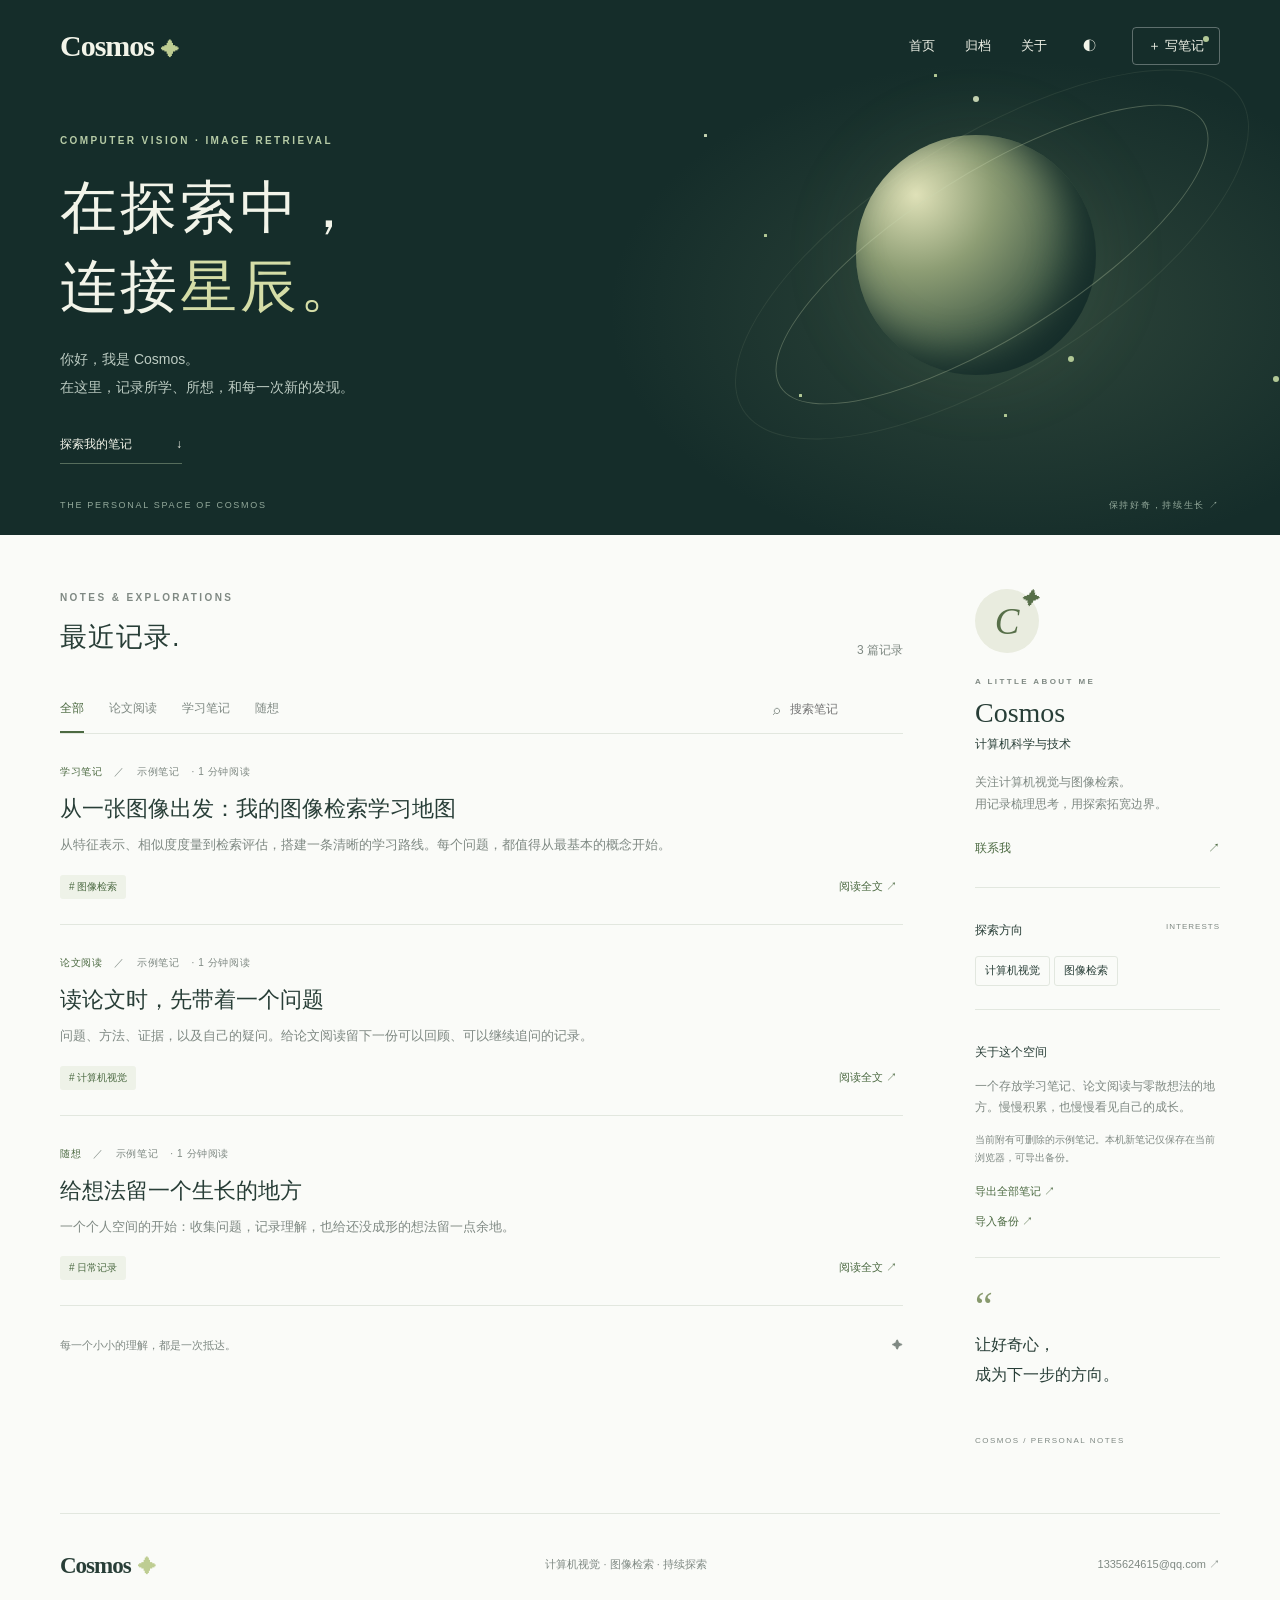
==== index.html @ 65444136 "Publish Cosmos personal blog source" ====
<!doctype html>
<html lang="zh-CN"><head><meta charset="UTF-8"><meta name="viewport" content="width=device-width,initial-scale=1"><meta name="description" content="Cosmos 的个人空间，记录计算机视觉、图像检索与学习思考。"><title>Cosmos · 在探索中，连接星辰</title><link rel="stylesheet" href="style.css"></head>
<body><a class="skip" href="#main">跳到正文</a><header class="hero"><nav class="nav wrap"><a class="brand" href="#">Cosmos<span>✦</span></a><div class="links"><a href="#main" data-view="all">首页</a><a href="#main" data-view="archive">归档</a><a href="#about">关于</a><button id="theme" aria-label="切换深浅主题">◐</button><button class="write" id="write">＋ 写笔记</button></div></nav><div class="sky" aria-hidden="true"><i></i><i></i><i></i><i></i><i></i><div class="orbit"></div><div class="planet"></div></div><div class="hero-copy wrap"><p class="eyebrow">COMPUTER VISION · IMAGE RETRIEVAL</p><h1>在探索中，<br>连接<span>星辰。</span></h1><p class="intro">你好，我是 Cosmos。<br>在这里，记录所学、所想，和每一次新的发现。</p><a class="explore" href="#main">探索我的笔记 <span>↓</span></a></div><div class="hero-bottom wrap"><span>THE PERSONAL SPACE OF COSMOS</span><span>保持好奇，持续生长 ↗</span></div></header>
<main class="wrap layout" id="main"><section class="content"><div class="section-top"><div><p class="eyebrow muted">NOTES & EXPLORATIONS</p><h2 id="list-title">最近记录<span class="dot">.</span></h2></div><span class="subtle" id="count"></span></div><div class="toolbar"><div class="tabs"><button class="active" data-filter="全部">全部</button><button data-filter="论文阅读">论文阅读</button><button data-filter="学习笔记">学习笔记</button><button data-filter="随想">随想</button></div><label class="search"><span aria-hidden="true">⌕</span><input id="search" type="search" placeholder="搜索笔记" aria-label="搜索笔记"></label></div><div id="posts"></div><p class="list-end">每一个小小的理解，都是一次抵达。<span>✦</span></p></section>
<aside id="about"><section class="profile"><div class="avatar" aria-hidden="true">C<span>✦</span></div><p class="eyebrow muted">A LITTLE ABOUT ME</p><h2>Cosmos</h2><p class="major">计算机科学与技术</p><p>关注计算机视觉与图像检索。<br>用记录梳理思考，用探索拓宽边界。</p><a class="contact" href="mailto:1335624615@qq.com">联系我 <span>↗</span></a></section><section class="side-block"><h3>探索方向 <span>INTERESTS</span></h3><button class="tag" data-query="计算机视觉">计算机视觉</button><button class="tag" data-query="图像检索">图像检索</button></section><section class="side-block"><h3>关于这个空间</h3><p>一个存放学习笔记、论文阅读与零散想法的地方。慢慢积累，也慢慢看见自己的成长。</p><p class="tiny">当前附有可删除的示例笔记。本机新笔记仅保存在当前浏览器，可导出备份。</p><button class="text-button" id="export">导出全部笔记 ↗</button><label class="text-button import-label">导入备份 ↗<input id="import" type="file" accept="application/json" hidden></label></section><div class="quote">“<p>让好奇心，<br>成为下一步的方向。</p><span>COSMOS / PERSONAL NOTES</span></div></aside></main>
<footer class="wrap"><a class="brand" href="#">Cosmos<span>✦</span></a><p>计算机视觉 · 图像检索 · 持续探索</p><a href="mailto:1335624615@qq.com">1335624615@qq.com ↗</a></footer>
<dialog id="reader"><button class="close" aria-label="关闭阅读">×</button><p class="eyebrow muted" id="read-meta"></p><h2 id="read-title"></h2><div id="read-body"></div><button id="delete-note" class="text-button">删除这篇笔记</button></dialog>
<dialog id="editor"><button class="close" aria-label="关闭编辑">×</button><p class="eyebrow muted">A NEW THOUGHT</p><h2>写下新的发现<span class="dot">.</span></h2><p class="subtle">保存在当前浏览器，不会自动发布到网站。</p><form id="note-form"><label>标题<input name="title" required maxlength="150" placeholder="这次，你发现了什么？"></label><label>分类<select name="category"><option>学习笔记</option><option>论文阅读</option><option>随想</option></select></label><label>正文<textarea name="body" required rows="9" placeholder="从一个问题、一个灵感开始……"></textarea></label><button class="primary" type="submit">保存到本机 ↗</button><span id="draft-status" class="tiny"></span></form></dialog><div id="toast" role="status"></div><script src="app.js"></script></body></html>
---- style.css ----
:root{--bg:#fafbf8;--paper:#fff;--text:#283e37;--muted:#7f8983;--line:#e2e7df;--green:#4c6a42;--soft:#eef2e8}*{box-sizing:border-box}html{scroll-behavior:smooth;scroll-padding-top:24px}body{margin:0;background:var(--bg);color:var(--text);font-family:Arial,"Microsoft YaHei",sans-serif;font-size:14px;line-height:1.8}a{color:inherit;text-decoration:none}button,input,textarea,select{font:inherit;color:inherit}button{cursor:pointer}a,button,input,textarea,select{outline-offset:5px}button{border:0;background:none}button:hover,a:hover{opacity:.78}.wrap{width:min(1160px,calc(100% - 88px));margin:auto}.hero{height:535px;background:#152d2a;color:#f2f4e9;position:relative;overflow:hidden}.nav{height:92px;position:relative;z-index:2;display:flex;align-items:center;justify-content:space-between}.brand{font-family:Georgia,serif;font-size:30px;font-weight:bold;letter-spacing:-1px}.brand span{font-size:18px;margin-left:7px;color:#becd92}.links{display:flex;align-items:center;gap:30px;font-size:13px}.links .write{border:1px solid #ffffff50;padding:6px 15px;border-radius:4px}.hero-copy{position:relative;z-index:1;padding-top:30px;pointer-events:none}.hero-copy a{pointer-events:auto}.eyebrow{font-size:10px;letter-spacing:2.4px;font-weight:600}.hero-copy>.eyebrow{color:#b6cba6}.hero h1{font-family:Georgia,"Microsoft YaHei",serif;font-size:57px;line-height:1.38;font-weight:500;letter-spacing:3px;margin:19px 0}.hero h1 span{color:#d5dda7}.intro{color:#bdccc3;font-size:14px;line-height:2}.explore{display:inline-flex;gap:44px;border-bottom:1px solid #a9bf9b70;padding:7px 0;margin-top:12px;font-size:12px}.hero-bottom{position:absolute;bottom:22px;left:0;right:0;display:flex;justify-content:space-between;color:#93a99b;font-size:9px;letter-spacing:1.7px}.sky{position:absolute;right:0;top:0;width:60%;height:100%;background:radial-gradient(ellipse at 65% 58%,#60765a55,transparent 57%)}.planet{position:absolute;width:240px;height:240px;right:24%;top:135px;border-radius:50%;background:radial-gradient(circle at 25% 25%,#dfe1b8,#8d9d74 30%,#425b47 63%,#1a302d 85%);box-shadow:inset -20px -15px 40px #152d2a,0 0 90px #afc28815}.orbit{position:absolute;width:500px;height:165px;border:1px solid #cbd7b04d;border-radius:50%;right:5%;top:172px;transform:rotate(-32deg);z-index:1}.orbit:after{content:"";position:absolute;inset:-36px -45px;border:1px solid #cbd7b017;border-radius:50%}.sky i{position:absolute;width:3px;height:3px;background:#c3d2b1;border-radius:50%;top:25%;left:25%;box-shadow:95px 260px #b2c896,230px -60px #b2c896,375px 160px #b2c896,60px 100px #b2c896,300px 280px #b2c896}.sky i:nth-child(2){left:60%;top:18%;width:6px;height:6px}.layout{display:grid;grid-template-columns:minmax(0,1fr) 245px;gap:72px;padding-top:54px;padding-bottom:60px}.section-top{display:flex;justify-content:space-between;align-items:end;margin-bottom:24px}.section-top p{margin:0 0 6px}.section-top h2{font-size:27px;letter-spacing:1px;margin:0;font-weight:500}.dot{color:#8d9e64;padding-left:5px}.muted,.subtle{color:var(--muted)}.subtle{font-size:12px}.toolbar{border-bottom:1px solid var(--line);display:flex;gap:20px;justify-content:space-between;align-items:center}.tabs{display:flex;gap:25px}.tabs button{font-size:12px;padding:12px 0;white-space:nowrap;color:var(--muted);border-bottom:2px solid transparent}.tabs .active{color:var(--green);border-color:var(--green)}.search{display:flex;align-items:center;gap:8px;color:var(--muted)}.search input{border:0;background:none;width:115px;font-size:12px;min-width:0}.post{padding:29px 0 25px;border-bottom:1px solid var(--line)}.post-meta{display:flex;gap:12px;align-items:center;font-size:10px;letter-spacing:.6px;color:var(--muted)}.post-meta .kind{color:var(--green)}.post h3{font-size:22px;font-weight:500;margin:11px 0 8px;line-height:1.5}.post-title{padding:0;text-align:left}.post p{font-size:13px;color:var(--muted);margin:0 0 17px;line-height:1.9}.post-bottom{display:flex;justify-content:space-between;align-items:center;font-size:10px;color:var(--muted)}.post-bottom .read{color:var(--green);font-size:11px}.chip{padding:3px 9px;background:var(--soft);color:var(--green);border-radius:3px}.list-end{font-size:11px;color:var(--muted);margin-top:30px;display:flex;justify-content:space-between}.profile{border-bottom:1px solid var(--line);padding-bottom:27px}.avatar{width:64px;height:64px;background:#e9ecdf;color:#576f49;border-radius:50%;display:flex;align-items:center;justify-content:center;font:italic 37px Georgia;position:relative;margin:0 0 22px}.avatar span{position:absolute;font-size:18px;right:0;top:0}.profile h2{font:28px Georgia;margin:5px 0}.profile .eyebrow{font-size:8px;margin-bottom:8px}.profile p,.side-block p{font-size:12px;color:var(--muted)}.profile .major{color:var(--text);margin:3px 0 16px}.contact{display:flex;justify-content:space-between;font-size:12px;color:var(--green);margin-top:23px}.side-block{padding:20px 0;border-bottom:1px solid var(--line)}.side-block h3{font-size:12px;font-weight:500}.side-block h3 span{float:right;font-size:8px;color:var(--muted);letter-spacing:1px}.tag{border:1px solid var(--line);border-radius:3px;padding:4px 9px;font-size:11px;margin:3px 4px 3px 0}.tiny{font-size:10px!important;color:var(--muted)}.text-button{font-size:11px;padding:5px 0;color:var(--green)}.import-label{display:block;cursor:pointer}.quote{font:40px Georgia;color:#87996d;padding-top:25px}.quote p{font:16px/1.9 "Microsoft YaHei",sans-serif;margin:0 0 16px;color:var(--text)}.quote span{font:8px Arial;letter-spacing:1.5px;color:var(--muted)}footer{display:flex;align-items:center;justify-content:space-between;padding:30px 0;border-top:1px solid var(--line);color:var(--muted);font-size:11px}footer .brand{font-size:23px;color:var(--text)}dialog{border:1px solid var(--line);border-radius:10px;background:var(--paper);color:var(--text);padding:38px;width:min(720px,calc(100% - 32px));max-height:88vh;box-shadow:0 30px 100px #0003}dialog::backdrop{background:#0d221db0;backdrop-filter:blur(4px)}dialog h2{font-size:26px;line-height:1.5;margin:10px 0 20px}.close{position:absolute;right:12px;top:8px;font-size:26px;color:var(--muted)}#read-body{white-space:pre-wrap;overflow-wrap:anywhere;font-size:15px;line-height:2;margin-bottom:30px}form label{display:block;margin:16px 0;font-size:12px}form input,form textarea,form select{display:block;width:100%;padding:10px 12px;background:var(--bg);border:1px solid var(--line);border-radius:4px;margin-top:6px}textarea{resize:vertical}.primary{background:var(--green);color:white;border-radius:4px;padding:10px 20px}#draft-status{margin-left:10px}.empty{text-align:center;padding:65px 15px;color:var(--muted)}#toast{position:fixed;bottom:25px;left:50%;transform:translateX(-50%);background:var(--text);color:var(--bg);padding:9px 22px;border-radius:6px;z-index:10;display:none}.skip{position:fixed;top:-100px}.skip:focus{top:0;background:white;z-index:50;color:black}body.dark{--bg:#17221f;--paper:#202c27;--text:#e0e7dc;--muted:#9daa9f;--line:#354137;--green:#b4c69c;--soft:#293a2d}body.dark .primary{color:#17221f}@media(max-width:850px){.wrap{width:calc(100% - 44px)}.layout{gap:30px;grid-template-columns:minmax(0,1fr) 210px}.tabs{gap:14px}.toolbar{flex-wrap:wrap;gap:0}.search{padding:8px 0}.hero h1{font-size:47px}.planet{width:180px;height:180px;right:15%;top:185px}.orbit{right:-35%;top:195px}.sky{opacity:.65}.hero-copy{padding-top:30px}}@media(max-width:620px){.hero{height:520px}.nav{height:78px}.brand{font-size:25px}.links{gap:16px}.links>a{font-size:12px}.links .write{font-size:0;padding:2px 7px}.links .write:after{content:"＋";font-size:18px}.hero h1{font-size:43px}.hero .eyebrow{font-size:8px;letter-spacing:1.5px}.sky{width:80%;right:-35%;opacity:.48}.hero-copy{padding-top:36px}.hero-bottom span:last-child{display:none}.layout{display:block;padding-top:35px}.toolbar{gap:5px}.tabs{gap:22px}.search{width:100%;border-top:1px solid var(--line)}.search input{width:100%;padding:4px 0}.post h3{font-size:20px}aside{margin-top:45px;display:grid;grid-template-columns:1fr;gap:0}.profile{padding-top:25px;border-top:1px solid var(--line)}footer{flex-wrap:wrap;gap:10px}footer p{display:none}dialog{padding:28px 22px}.section-top h2{font-size:25px}}@media(prefers-reduced-motion:reduce){html{scroll-behavior:auto}}
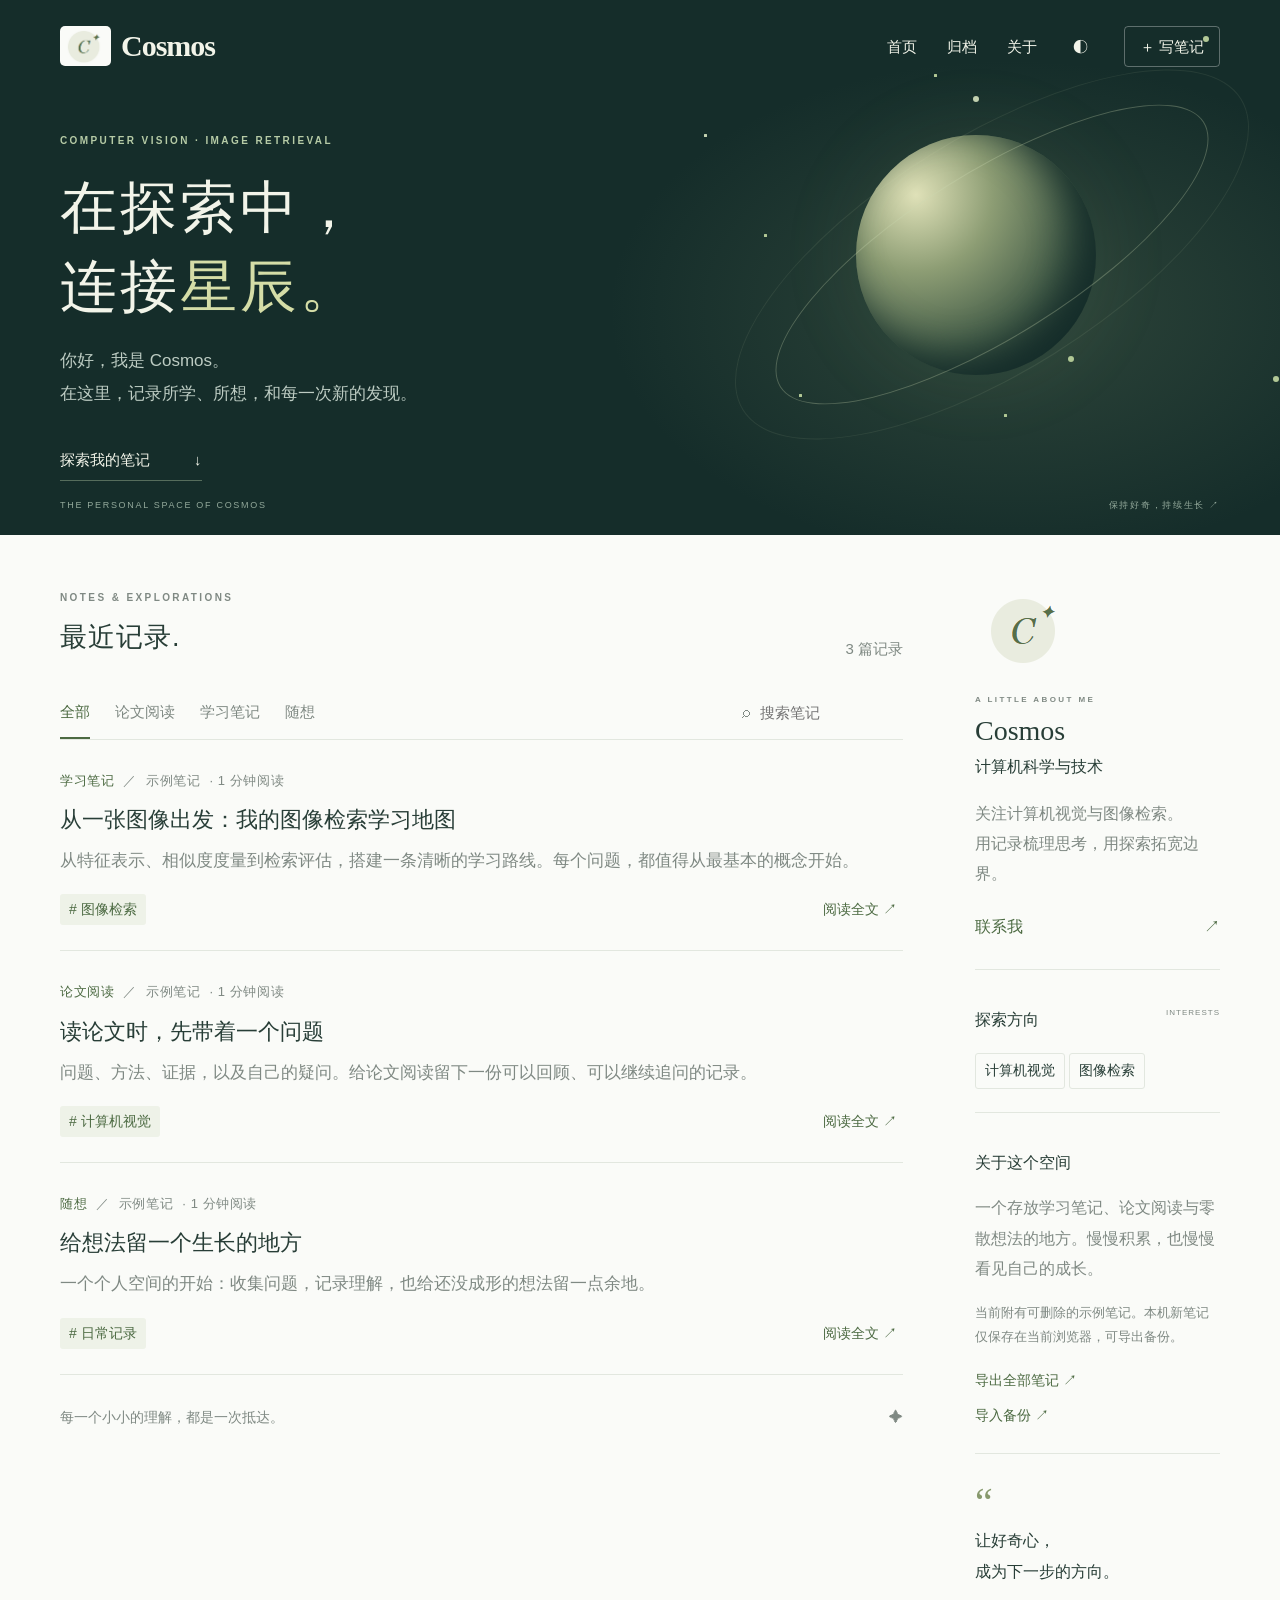
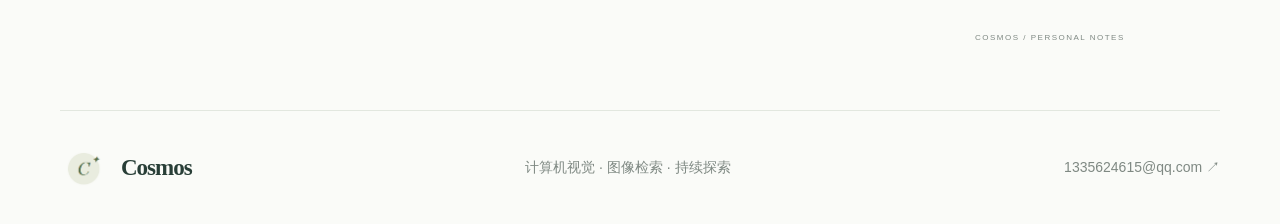
==== commit 5386da7b: "Improve body text readability and use supplied Cosmos logo" ====
--- a/index.html
+++ b/index.html
@@ -1,8 +1,8 @@
 <!doctype html>
-<html lang="zh-CN"><head><meta charset="UTF-8"><meta name="viewport" content="width=device-width,initial-scale=1"><meta name="description" content="Cosmos 的个人空间，记录计算机视觉、图像检索与学习思考。"><title>Cosmos · 在探索中，连接星辰</title><link rel="stylesheet" href="style.css"></head>
-<body><a class="skip" href="#main">跳到正文</a><header class="hero"><nav class="nav wrap"><a class="brand" href="#">Cosmos<span>✦</span></a><div class="links"><a href="#main" data-view="all">首页</a><a href="#main" data-view="archive">归档</a><a href="#about">关于</a><button id="theme" aria-label="切换深浅主题">◐</button><button class="write" id="write">＋ 写笔记</button></div></nav><div class="sky" aria-hidden="true"><i></i><i></i><i></i><i></i><i></i><div class="orbit"></div><div class="planet"></div></div><div class="hero-copy wrap"><p class="eyebrow">COMPUTER VISION · IMAGE RETRIEVAL</p><h1>在探索中，<br>连接<span>星辰。</span></h1><p class="intro">你好，我是 Cosmos。<br>在这里，记录所学、所想，和每一次新的发现。</p><a class="explore" href="#main">探索我的笔记 <span>↓</span></a></div><div class="hero-bottom wrap"><span>THE PERSONAL SPACE OF COSMOS</span><span>保持好奇，持续生长 ↗</span></div></header>
+<html lang="zh-CN"><head><meta charset="UTF-8"><meta name="viewport" content="width=device-width,initial-scale=1"><meta name="description" content="Cosmos 的个人空间，记录计算机视觉、图像检索与学习思考。"><title>Cosmos · 在探索中，连接星辰</title><link rel="stylesheet" href="style.css?v=20261012-readable"></head>
+<body><a class="skip" href="#main">跳到正文</a><header class="hero"><nav class="nav wrap"><a class="brand" href="#"><img class="brand-logo" src="assets/cosmos-logo.png" alt="Cosmos Logo" width="103" height="81">Cosmos</a><div class="links"><a href="#main" data-view="all">首页</a><a href="#main" data-view="archive">归档</a><a href="#about">关于</a><button id="theme" aria-label="切换深浅主题">◐</button><button class="write" id="write">＋ 写笔记</button></div></nav><div class="sky" aria-hidden="true"><i></i><i></i><i></i><i></i><i></i><div class="orbit"></div><div class="planet"></div></div><div class="hero-copy wrap"><p class="eyebrow">COMPUTER VISION · IMAGE RETRIEVAL</p><h1>在探索中，<br>连接<span>星辰。</span></h1><p class="intro">你好，我是 Cosmos。<br>在这里，记录所学、所想，和每一次新的发现。</p><a class="explore" href="#main">探索我的笔记 <span>↓</span></a></div><div class="hero-bottom wrap"><span>THE PERSONAL SPACE OF COSMOS</span><span>保持好奇，持续生长 ↗</span></div></header>
 <main class="wrap layout" id="main"><section class="content"><div class="section-top"><div><p class="eyebrow muted">NOTES & EXPLORATIONS</p><h2 id="list-title">最近记录<span class="dot">.</span></h2></div><span class="subtle" id="count"></span></div><div class="toolbar"><div class="tabs"><button class="active" data-filter="全部">全部</button><button data-filter="论文阅读">论文阅读</button><button data-filter="学习笔记">学习笔记</button><button data-filter="随想">随想</button></div><label class="search"><span aria-hidden="true">⌕</span><input id="search" type="search" placeholder="搜索笔记" aria-label="搜索笔记"></label></div><div id="posts"></div><p class="list-end">每一个小小的理解，都是一次抵达。<span>✦</span></p></section>
-<aside id="about"><section class="profile"><div class="avatar" aria-hidden="true">C<span>✦</span></div><p class="eyebrow muted">A LITTLE ABOUT ME</p><h2>Cosmos</h2><p class="major">计算机科学与技术</p><p>关注计算机视觉与图像检索。<br>用记录梳理思考，用探索拓宽边界。</p><a class="contact" href="mailto:1335624615@qq.com">联系我 <span>↗</span></a></section><section class="side-block"><h3>探索方向 <span>INTERESTS</span></h3><button class="tag" data-query="计算机视觉">计算机视觉</button><button class="tag" data-query="图像检索">图像检索</button></section><section class="side-block"><h3>关于这个空间</h3><p>一个存放学习笔记、论文阅读与零散想法的地方。慢慢积累，也慢慢看见自己的成长。</p><p class="tiny">当前附有可删除的示例笔记。本机新笔记仅保存在当前浏览器，可导出备份。</p><button class="text-button" id="export">导出全部笔记 ↗</button><label class="text-button import-label">导入备份 ↗<input id="import" type="file" accept="application/json" hidden></label></section><div class="quote">“<p>让好奇心，<br>成为下一步的方向。</p><span>COSMOS / PERSONAL NOTES</span></div></aside></main>
-<footer class="wrap"><a class="brand" href="#">Cosmos<span>✦</span></a><p>计算机视觉 · 图像检索 · 持续探索</p><a href="mailto:1335624615@qq.com">1335624615@qq.com ↗</a></footer>
+<aside id="about"><section class="profile"><img class="profile-logo" src="assets/cosmos-logo.png" alt="Cosmos Logo" width="103" height="81"><p class="eyebrow muted">A LITTLE ABOUT ME</p><h2>Cosmos</h2><p class="major">计算机科学与技术</p><p>关注计算机视觉与图像检索。<br>用记录梳理思考，用探索拓宽边界。</p><a class="contact" href="mailto:1335624615@qq.com">联系我 <span>↗</span></a></section><section class="side-block"><h3>探索方向 <span>INTERESTS</span></h3><button class="tag" data-query="计算机视觉">计算机视觉</button><button class="tag" data-query="图像检索">图像检索</button></section><section class="side-block"><h3>关于这个空间</h3><p>一个存放学习笔记、论文阅读与零散想法的地方。慢慢积累，也慢慢看见自己的成长。</p><p class="tiny">当前附有可删除的示例笔记。本机新笔记仅保存在当前浏览器，可导出备份。</p><button class="text-button" id="export">导出全部笔记 ↗</button><label class="text-button import-label">导入备份 ↗<input id="import" type="file" accept="application/json" hidden></label></section><div class="quote">“<p>让好奇心，<br>成为下一步的方向。</p><span>COSMOS / PERSONAL NOTES</span></div></aside></main>
+<footer class="wrap"><a class="brand" href="#"><img class="brand-logo" src="assets/cosmos-logo.png" alt="Cosmos Logo" width="103" height="81">Cosmos</a><p>计算机视觉 · 图像检索 · 持续探索</p><a href="mailto:1335624615@qq.com">1335624615@qq.com ↗</a></footer>
 <dialog id="reader"><button class="close" aria-label="关闭阅读">×</button><p class="eyebrow muted" id="read-meta"></p><h2 id="read-title"></h2><div id="read-body"></div><button id="delete-note" class="text-button">删除这篇笔记</button></dialog>
 <dialog id="editor"><button class="close" aria-label="关闭编辑">×</button><p class="eyebrow muted">A NEW THOUGHT</p><h2>写下新的发现<span class="dot">.</span></h2><p class="subtle">保存在当前浏览器，不会自动发布到网站。</p><form id="note-form"><label>标题<input name="title" required maxlength="150" placeholder="这次，你发现了什么？"></label><label>分类<select name="category"><option>学习笔记</option><option>论文阅读</option><option>随想</option></select></label><label>正文<textarea name="body" required rows="9" placeholder="从一个问题、一个灵感开始……"></textarea></label><button class="primary" type="submit">保存到本机 ↗</button><span id="draft-status" class="tiny"></span></form></dialog><div id="toast" role="status"></div><script src="app.js"></script></body></html>
--- a/style.css
+++ b/style.css
@@ -1 +1,23 @@
 :root{--bg:#fafbf8;--paper:#fff;--text:#283e37;--muted:#7f8983;--line:#e2e7df;--green:#4c6a42;--soft:#eef2e8}*{box-sizing:border-box}html{scroll-behavior:smooth;scroll-padding-top:24px}body{margin:0;background:var(--bg);color:var(--text);font-family:Arial,"Microsoft YaHei",sans-serif;font-size:14px;line-height:1.8}a{color:inherit;text-decoration:none}button,input,textarea,select{font:inherit;color:inherit}button{cursor:pointer}a,button,input,textarea,select{outline-offset:5px}button{border:0;background:none}button:hover,a:hover{opacity:.78}.wrap{width:min(1160px,calc(100% - 88px));margin:auto}.hero{height:535px;background:#152d2a;color:#f2f4e9;position:relative;overflow:hidden}.nav{height:92px;position:relative;z-index:2;display:flex;align-items:center;justify-content:space-between}.brand{font-family:Georgia,serif;font-size:30px;font-weight:bold;letter-spacing:-1px}.brand span{font-size:18px;margin-left:7px;color:#becd92}.links{display:flex;align-items:center;gap:30px;font-size:13px}.links .write{border:1px solid #ffffff50;padding:6px 15px;border-radius:4px}.hero-copy{position:relative;z-index:1;padding-top:30px;pointer-events:none}.hero-copy a{pointer-events:auto}.eyebrow{font-size:10px;letter-spacing:2.4px;font-weight:600}.hero-copy>.eyebrow{color:#b6cba6}.hero h1{font-family:Georgia,"Microsoft YaHei",serif;font-size:57px;line-height:1.38;font-weight:500;letter-spacing:3px;margin:19px 0}.hero h1 span{color:#d5dda7}.intro{color:#bdccc3;font-size:14px;line-height:2}.explore{display:inline-flex;gap:44px;border-bottom:1px solid #a9bf9b70;padding:7px 0;margin-top:12px;font-size:12px}.hero-bottom{position:absolute;bottom:22px;left:0;right:0;display:flex;justify-content:space-between;color:#93a99b;font-size:9px;letter-spacing:1.7px}.sky{position:absolute;right:0;top:0;width:60%;height:100%;background:radial-gradient(ellipse at 65% 58%,#60765a55,transparent 57%)}.planet{position:absolute;width:240px;height:240px;right:24%;top:135px;border-radius:50%;background:radial-gradient(circle at 25% 25%,#dfe1b8,#8d9d74 30%,#425b47 63%,#1a302d 85%);box-shadow:inset -20px -15px 40px #152d2a,0 0 90px #afc28815}.orbit{position:absolute;width:500px;height:165px;border:1px solid #cbd7b04d;border-radius:50%;right:5%;top:172px;transform:rotate(-32deg);z-index:1}.orbit:after{content:"";position:absolute;inset:-36px -45px;border:1px solid #cbd7b017;border-radius:50%}.sky i{position:absolute;width:3px;height:3px;background:#c3d2b1;border-radius:50%;top:25%;left:25%;box-shadow:95px 260px #b2c896,230px -60px #b2c896,375px 160px #b2c896,60px 100px #b2c896,300px 280px #b2c896}.sky i:nth-child(2){left:60%;top:18%;width:6px;height:6px}.layout{display:grid;grid-template-columns:minmax(0,1fr) 245px;gap:72px;padding-top:54px;padding-bottom:60px}.section-top{display:flex;justify-content:space-between;align-items:end;margin-bottom:24px}.section-top p{margin:0 0 6px}.section-top h2{font-size:27px;letter-spacing:1px;margin:0;font-weight:500}.dot{color:#8d9e64;padding-left:5px}.muted,.subtle{color:var(--muted)}.subtle{font-size:12px}.toolbar{border-bottom:1px solid var(--line);display:flex;gap:20px;justify-content:space-between;align-items:center}.tabs{display:flex;gap:25px}.tabs button{font-size:12px;padding:12px 0;white-space:nowrap;color:var(--muted);border-bottom:2px solid transparent}.tabs .active{color:var(--green);border-color:var(--green)}.search{display:flex;align-items:center;gap:8px;color:var(--muted)}.search input{border:0;background:none;width:115px;font-size:12px;min-width:0}.post{padding:29px 0 25px;border-bottom:1px solid var(--line)}.post-meta{display:flex;gap:12px;align-items:center;font-size:10px;letter-spacing:.6px;color:var(--muted)}.post-meta .kind{color:var(--green)}.post h3{font-size:22px;font-weight:500;margin:11px 0 8px;line-height:1.5}.post-title{padding:0;text-align:left}.post p{font-size:13px;color:var(--muted);margin:0 0 17px;line-height:1.9}.post-bottom{display:flex;justify-content:space-between;align-items:center;font-size:10px;color:var(--muted)}.post-bottom .read{color:var(--green);font-size:11px}.chip{padding:3px 9px;background:var(--soft);color:var(--green);border-radius:3px}.list-end{font-size:11px;color:var(--muted);margin-top:30px;display:flex;justify-content:space-between}.profile{border-bottom:1px solid var(--line);padding-bottom:27px}.avatar{width:64px;height:64px;background:#e9ecdf;color:#576f49;border-radius:50%;display:flex;align-items:center;justify-content:center;font:italic 37px Georgia;position:relative;margin:0 0 22px}.avatar span{position:absolute;font-size:18px;right:0;top:0}.profile h2{font:28px Georgia;margin:5px 0}.profile .eyebrow{font-size:8px;margin-bottom:8px}.profile p,.side-block p{font-size:12px;color:var(--muted)}.profile .major{color:var(--text);margin:3px 0 16px}.contact{display:flex;justify-content:space-between;font-size:12px;color:var(--green);margin-top:23px}.side-block{padding:20px 0;border-bottom:1px solid var(--line)}.side-block h3{font-size:12px;font-weight:500}.side-block h3 span{float:right;font-size:8px;color:var(--muted);letter-spacing:1px}.tag{border:1px solid var(--line);border-radius:3px;padding:4px 9px;font-size:11px;margin:3px 4px 3px 0}.tiny{font-size:10px!important;color:var(--muted)}.text-button{font-size:11px;padding:5px 0;color:var(--green)}.import-label{display:block;cursor:pointer}.quote{font:40px Georgia;color:#87996d;padding-top:25px}.quote p{font:16px/1.9 "Microsoft YaHei",sans-serif;margin:0 0 16px;color:var(--text)}.quote span{font:8px Arial;letter-spacing:1.5px;color:var(--muted)}footer{display:flex;align-items:center;justify-content:space-between;padding:30px 0;border-top:1px solid var(--line);color:var(--muted);font-size:11px}footer .brand{font-size:23px;color:var(--text)}dialog{border:1px solid var(--line);border-radius:10px;background:var(--paper);color:var(--text);padding:38px;width:min(720px,calc(100% - 32px));max-height:88vh;box-shadow:0 30px 100px #0003}dialog::backdrop{background:#0d221db0;backdrop-filter:blur(4px)}dialog h2{font-size:26px;line-height:1.5;margin:10px 0 20px}.close{position:absolute;right:12px;top:8px;font-size:26px;color:var(--muted)}#read-body{white-space:pre-wrap;overflow-wrap:anywhere;font-size:15px;line-height:2;margin-bottom:30px}form label{display:block;margin:16px 0;font-size:12px}form input,form textarea,form select{display:block;width:100%;padding:10px 12px;background:var(--bg);border:1px solid var(--line);border-radius:4px;margin-top:6px}textarea{resize:vertical}.primary{background:var(--green);color:white;border-radius:4px;padding:10px 20px}#draft-status{margin-left:10px}.empty{text-align:center;padding:65px 15px;color:var(--muted)}#toast{position:fixed;bottom:25px;left:50%;transform:translateX(-50%);background:var(--text);color:var(--bg);padding:9px 22px;border-radius:6px;z-index:10;display:none}.skip{position:fixed;top:-100px}.skip:focus{top:0;background:white;z-index:50;color:black}body.dark{--bg:#17221f;--paper:#202c27;--text:#e0e7dc;--muted:#9daa9f;--line:#354137;--green:#b4c69c;--soft:#293a2d}body.dark .primary{color:#17221f}@media(max-width:850px){.wrap{width:calc(100% - 44px)}.layout{gap:30px;grid-template-columns:minmax(0,1fr) 210px}.tabs{gap:14px}.toolbar{flex-wrap:wrap;gap:0}.search{padding:8px 0}.hero h1{font-size:47px}.planet{width:180px;height:180px;right:15%;top:185px}.orbit{right:-35%;top:195px}.sky{opacity:.65}.hero-copy{padding-top:30px}}@media(max-width:620px){.hero{height:520px}.nav{height:78px}.brand{font-size:25px}.links{gap:16px}.links>a{font-size:12px}.links .write{font-size:0;padding:2px 7px}.links .write:after{content:"＋";font-size:18px}.hero h1{font-size:43px}.hero .eyebrow{font-size:8px;letter-spacing:1.5px}.sky{width:80%;right:-35%;opacity:.48}.hero-copy{padding-top:36px}.hero-bottom span:last-child{display:none}.layout{display:block;padding-top:35px}.toolbar{gap:5px}.tabs{gap:22px}.search{width:100%;border-top:1px solid var(--line)}.search input{width:100%;padding:4px 0}.post h3{font-size:20px}aside{margin-top:45px;display:grid;grid-template-columns:1fr;gap:0}.profile{padding-top:25px;border-top:1px solid var(--line)}footer{flex-wrap:wrap;gap:10px}footer p{display:none}dialog{padding:28px 22px}.section-top h2{font-size:25px}}@media(prefers-reduced-motion:reduce){html{scroll-behavior:auto}}
+/* Readable supporting text; retain the existing heading sizes and palette. */
+body{font-size:16px}
+.intro{font-size:17px;line-height:1.9}
+.links,.explore{font-size:15px}
+.subtle,.tabs button,.search input{font-size:15px}
+.search input{width:145px}
+.post p{font-size:17px;line-height:1.95}
+.post-meta{font-size:13px;flex-wrap:wrap;gap:9px}
+.post-bottom,.post-bottom .read{font-size:14px}
+.list-end{font-size:14px;gap:12px}
+.profile p,.side-block p{font-size:16px;line-height:1.9}
+.contact,.side-block h3{font-size:16px}
+.tag,.text-button{font-size:14px}
+.tiny{font-size:13px!important;line-height:1.85}
+footer{font-size:14px;gap:18px}
+#read-body{font-size:18px;line-height:1.95}
+form label,form input,form textarea,form select{font-size:16px}
+.brand{display:inline-flex;align-items:center;gap:10px}
+.brand-logo{width:51px;height:40px;object-fit:contain;border-radius:5px}
+.profile-logo{display:block;width:103px;height:81px;object-fit:contain;margin:0 0 22px;border-radius:6px}
+@media(max-width:850px){.toolbar{flex-wrap:wrap}.tabs{gap:18px}.links{gap:20px}}
+@media(max-width:620px){.links{gap:11px}.links>a{font-size:14px}.brand{gap:6px;font-size:23px}.brand-logo{width:41px;height:33px}.links .write{font-size:0}.tabs{gap:20px}.search input{width:100%}.intro{font-size:16px}.post p{font-size:16px}#read-body{font-size:17px}.hero-copy{padding-top:28px}footer{flex-direction:column;align-items:flex-start}}
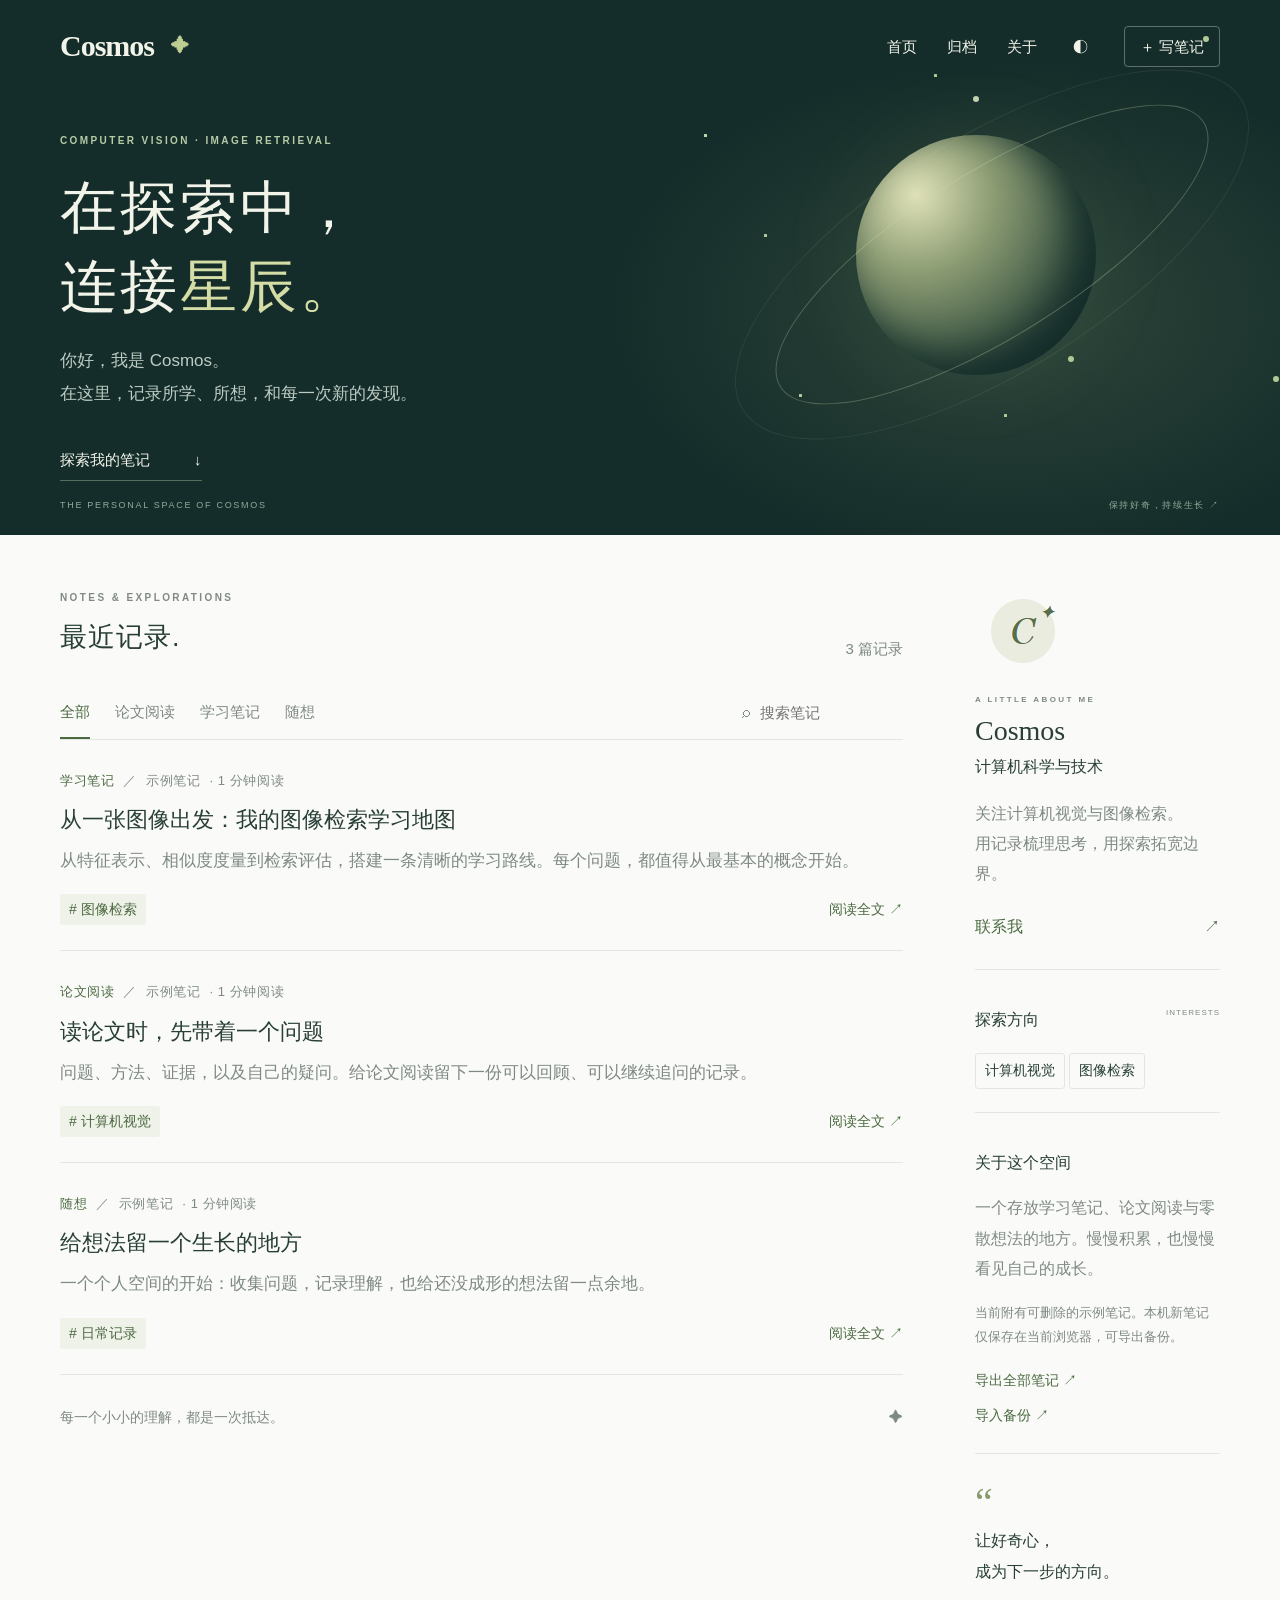
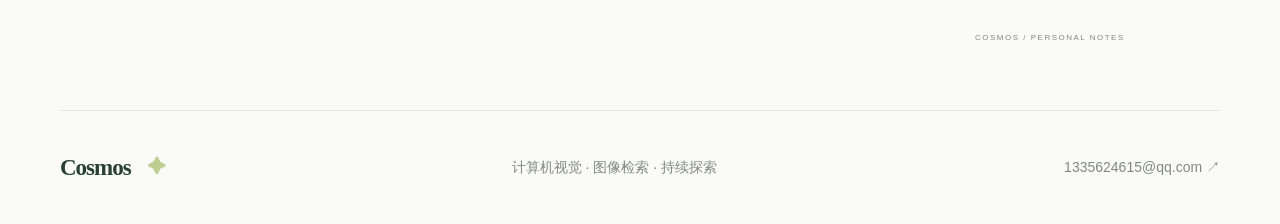
==== commit 83d8bdf0: "Add favicon and full-page notes with section navigation" ====
--- a/index.html
+++ b/index.html
@@ -1,8 +1,8 @@
 <!doctype html>
-<html lang="zh-CN"><head><meta charset="UTF-8"><meta name="viewport" content="width=device-width,initial-scale=1"><meta name="description" content="Cosmos 的个人空间，记录计算机视觉、图像检索与学习思考。"><title>Cosmos · 在探索中，连接星辰</title><link rel="stylesheet" href="style.css?v=20261012-readable"></head>
-<body><a class="skip" href="#main">跳到正文</a><header class="hero"><nav class="nav wrap"><a class="brand" href="#"><img class="brand-logo" src="assets/cosmos-logo.png" alt="Cosmos Logo" width="103" height="81">Cosmos</a><div class="links"><a href="#main" data-view="all">首页</a><a href="#main" data-view="archive">归档</a><a href="#about">关于</a><button id="theme" aria-label="切换深浅主题">◐</button><button class="write" id="write">＋ 写笔记</button></div></nav><div class="sky" aria-hidden="true"><i></i><i></i><i></i><i></i><i></i><div class="orbit"></div><div class="planet"></div></div><div class="hero-copy wrap"><p class="eyebrow">COMPUTER VISION · IMAGE RETRIEVAL</p><h1>在探索中，<br>连接<span>星辰。</span></h1><p class="intro">你好，我是 Cosmos。<br>在这里，记录所学、所想，和每一次新的发现。</p><a class="explore" href="#main">探索我的笔记 <span>↓</span></a></div><div class="hero-bottom wrap"><span>THE PERSONAL SPACE OF COSMOS</span><span>保持好奇，持续生长 ↗</span></div></header>
+<html lang="zh-CN"><head><meta charset="UTF-8"><meta name="viewport" content="width=device-width,initial-scale=1"><meta name="description" content="Cosmos 的个人空间，记录计算机视觉、图像检索与学习思考。"><title>Cosmos · 在探索中，连接星辰</title><link rel="stylesheet" href="style.css?v=20261012-article"><link rel="icon" type="image/png" href="assets/cosmos-logo.png?v=2"></head>
+<body><a class="skip" href="#main">跳到正文</a><header class="hero"><nav class="nav wrap"><a class="brand" href="#">Cosmos<span>✦</span></a><div class="links"><a href="#main" data-view="all">首页</a><a href="#main" data-view="archive">归档</a><a href="#about">关于</a><button id="theme" aria-label="切换深浅主题">◐</button><button class="write" id="write">＋ 写笔记</button></div></nav><div class="sky" aria-hidden="true"><i></i><i></i><i></i><i></i><i></i><div class="orbit"></div><div class="planet"></div></div><div class="hero-copy wrap"><p class="eyebrow">COMPUTER VISION · IMAGE RETRIEVAL</p><h1>在探索中，<br>连接<span>星辰。</span></h1><p class="intro">你好，我是 Cosmos。<br>在这里，记录所学、所想，和每一次新的发现。</p><a class="explore" href="#main">探索我的笔记 <span>↓</span></a></div><div class="hero-bottom wrap"><span>THE PERSONAL SPACE OF COSMOS</span><span>保持好奇，持续生长 ↗</span></div></header>
 <main class="wrap layout" id="main"><section class="content"><div class="section-top"><div><p class="eyebrow muted">NOTES & EXPLORATIONS</p><h2 id="list-title">最近记录<span class="dot">.</span></h2></div><span class="subtle" id="count"></span></div><div class="toolbar"><div class="tabs"><button class="active" data-filter="全部">全部</button><button data-filter="论文阅读">论文阅读</button><button data-filter="学习笔记">学习笔记</button><button data-filter="随想">随想</button></div><label class="search"><span aria-hidden="true">⌕</span><input id="search" type="search" placeholder="搜索笔记" aria-label="搜索笔记"></label></div><div id="posts"></div><p class="list-end">每一个小小的理解，都是一次抵达。<span>✦</span></p></section>
 <aside id="about"><section class="profile"><img class="profile-logo" src="assets/cosmos-logo.png" alt="Cosmos Logo" width="103" height="81"><p class="eyebrow muted">A LITTLE ABOUT ME</p><h2>Cosmos</h2><p class="major">计算机科学与技术</p><p>关注计算机视觉与图像检索。<br>用记录梳理思考，用探索拓宽边界。</p><a class="contact" href="mailto:1335624615@qq.com">联系我 <span>↗</span></a></section><section class="side-block"><h3>探索方向 <span>INTERESTS</span></h3><button class="tag" data-query="计算机视觉">计算机视觉</button><button class="tag" data-query="图像检索">图像检索</button></section><section class="side-block"><h3>关于这个空间</h3><p>一个存放学习笔记、论文阅读与零散想法的地方。慢慢积累，也慢慢看见自己的成长。</p><p class="tiny">当前附有可删除的示例笔记。本机新笔记仅保存在当前浏览器，可导出备份。</p><button class="text-button" id="export">导出全部笔记 ↗</button><label class="text-button import-label">导入备份 ↗<input id="import" type="file" accept="application/json" hidden></label></section><div class="quote">“<p>让好奇心，<br>成为下一步的方向。</p><span>COSMOS / PERSONAL NOTES</span></div></aside></main>
-<footer class="wrap"><a class="brand" href="#"><img class="brand-logo" src="assets/cosmos-logo.png" alt="Cosmos Logo" width="103" height="81">Cosmos</a><p>计算机视觉 · 图像检索 · 持续探索</p><a href="mailto:1335624615@qq.com">1335624615@qq.com ↗</a></footer>
-<dialog id="reader"><button class="close" aria-label="关闭阅读">×</button><p class="eyebrow muted" id="read-meta"></p><h2 id="read-title"></h2><div id="read-body"></div><button id="delete-note" class="text-button">删除这篇笔记</button></dialog>
-<dialog id="editor"><button class="close" aria-label="关闭编辑">×</button><p class="eyebrow muted">A NEW THOUGHT</p><h2>写下新的发现<span class="dot">.</span></h2><p class="subtle">保存在当前浏览器，不会自动发布到网站。</p><form id="note-form"><label>标题<input name="title" required maxlength="150" placeholder="这次，你发现了什么？"></label><label>分类<select name="category"><option>学习笔记</option><option>论文阅读</option><option>随想</option></select></label><label>正文<textarea name="body" required rows="9" placeholder="从一个问题、一个灵感开始……"></textarea></label><button class="primary" type="submit">保存到本机 ↗</button><span id="draft-status" class="tiny"></span></form></dialog><div id="toast" role="status"></div><script src="app.js"></script></body></html>
+<footer class="wrap"><a class="brand" href="#">Cosmos<span>✦</span></a><p>计算机视觉 · 图像检索 · 持续探索</p><a href="mailto:1335624615@qq.com">1335624615@qq.com ↗</a></footer>
+
+<dialog id="editor"><button class="close" aria-label="关闭编辑">×</button><p class="eyebrow muted">A NEW THOUGHT</p><h2>写下新的发现<span class="dot">.</span></h2><p class="subtle">保存在当前浏览器，不会自动发布到网站。</p><form id="note-form"><label>标题<input name="title" required maxlength="150" placeholder="这次，你发现了什么？"></label><label>分类<select name="category"><option>学习笔记</option><option>论文阅读</option><option>随想</option></select></label><label>正文<textarea name="body" required rows="9" placeholder="从一个问题、一个灵感开始……"></textarea></label><button class="primary" type="submit">保存到本机 ↗</button><span id="draft-status" class="tiny"></span></form></dialog><div id="toast" role="status"></div><script src="notes.js?v=2"></script><script src="app.js?v=2"></script></body></html>
--- a/style.css
+++ b/style.css
@@ -21,3 +21,25 @@
 .profile-logo{display:block;width:103px;height:81px;object-fit:contain;margin:0 0 22px;border-radius:6px}
 @media(max-width:850px){.toolbar{flex-wrap:wrap}.tabs{gap:18px}.links{gap:20px}}
 @media(max-width:620px){.links{gap:11px}.links>a{font-size:14px}.brand{gap:6px;font-size:23px}.brand-logo{width:41px;height:33px}.links .write{font-size:0}.tabs{gap:20px}.search input{width:100%}.intro{font-size:16px}.post p{font-size:16px}#read-body{font-size:17px}.hero-copy{padding-top:28px}footer{flex-direction:column;align-items:flex-start}}
+/* Full-page note reading. */
+.note-hero{height:auto;min-height:360px;padding-bottom:38px}
+.note-hero .sky{opacity:.45;pointer-events:none}
+.note-hero .planet{width:170px;height:170px;top:110px}
+.note-heading{position:relative;z-index:1}
+.note-heading h1{font-family:Arial,"Microsoft YaHei",sans-serif;font-size:clamp(28px,3.2vw,40px);line-height:1.4;font-weight:600;letter-spacing:0;max-width:920px;margin:20px 0 12px;overflow-wrap:anywhere}
+.note-heading #note-summary{font-size:17px;max-width:850px;color:#bdccc3;line-height:1.9}
+.note-heading #note-meta{font-size:13px;color:#bdccc3;margin-top:20px}
+.note-layout{display:grid;grid-template-columns:minmax(0,1fr) 235px;gap:70px;padding-top:32px;padding-bottom:70px}
+.note-actions{display:flex;justify-content:space-between;align-items:center;gap:16px;padding-bottom:18px;margin-bottom:18px;border-bottom:1px solid var(--line);font-size:14px;color:var(--green)}
+.article-body{font-size:18px;line-height:1.95;overflow-wrap:anywhere;min-height:230px}
+.article-body h2{font-size:25px;line-height:1.5;margin:38px 0 18px;padding-bottom:12px;border-bottom:1px solid var(--line);scroll-margin-top:24px}
+.article-body h3{font-size:21px;line-height:1.6;margin:30px 0 14px;scroll-margin-top:24px}
+.article-body p{margin:20px 0}.article-body li{margin:10px 0}.article-body ul,.article-body ol{padding-left:28px}
+.article-body li::marker{color:var(--muted)}
+.article-body pre{background:var(--soft);padding:18px;border-radius:5px;overflow:auto;white-space:pre;font-size:15px}
+.article-body :not(pre)>code{background:var(--soft);padding:2px 5px;border-radius:3px;font-size:.9em}
+.note-sidebar{padding-top:5px}.toc-sticky{position:sticky;top:30px}.note-sidebar h2{font-size:15px;display:flex;justify-content:space-between;align-items:center;border-bottom:1px solid var(--line);padding-bottom:16px;margin:0 0 18px}.note-sidebar h2 span{font-size:9px;letter-spacing:1px;color:var(--muted)}
+#toc{border-left:1px solid var(--line);margin-bottom:34px}#toc a{display:block;padding:8px 0 8px 18px;font-size:14px;line-height:1.7;color:var(--muted);border-left:2px solid transparent;margin-left:-1px}#toc a:hover,#toc a.active{color:var(--green);border-left-color:var(--green)}#toc .toc-child{padding-left:30px;font-size:13px}
+.note-end{display:flex;justify-content:space-between;align-items:center;border-top:1px solid var(--line);margin-top:44px;padding-top:20px;font-size:14px;color:var(--green)}
+@media(max-width:850px){.note-layout{gap:30px;grid-template-columns:minmax(0,1fr) 190px}.article-body{font-size:17px}}
+@media(max-width:620px){.note-layout{display:flex;flex-direction:column;gap:18px}.note-sidebar{order:-1;margin-top:0}.toc-sticky{position:static}.note-sidebar .side-block{display:none}#toc{display:flex;flex-wrap:wrap;border:0;gap:5px;margin-bottom:10px}#toc a{border:1px solid var(--line);border-radius:4px;padding:5px 10px;font-size:13px;margin:0}#toc .toc-child{padding-left:10px}.note-hero{min-height:330px}.note-heading h1{font-size:28px}.article-body h2{font-size:23px}.article-body h3{font-size:20px}.note-heading #note-summary{font-size:16px}.note-sidebar h2{margin-bottom:12px}.note-actions{padding-top:10px}}
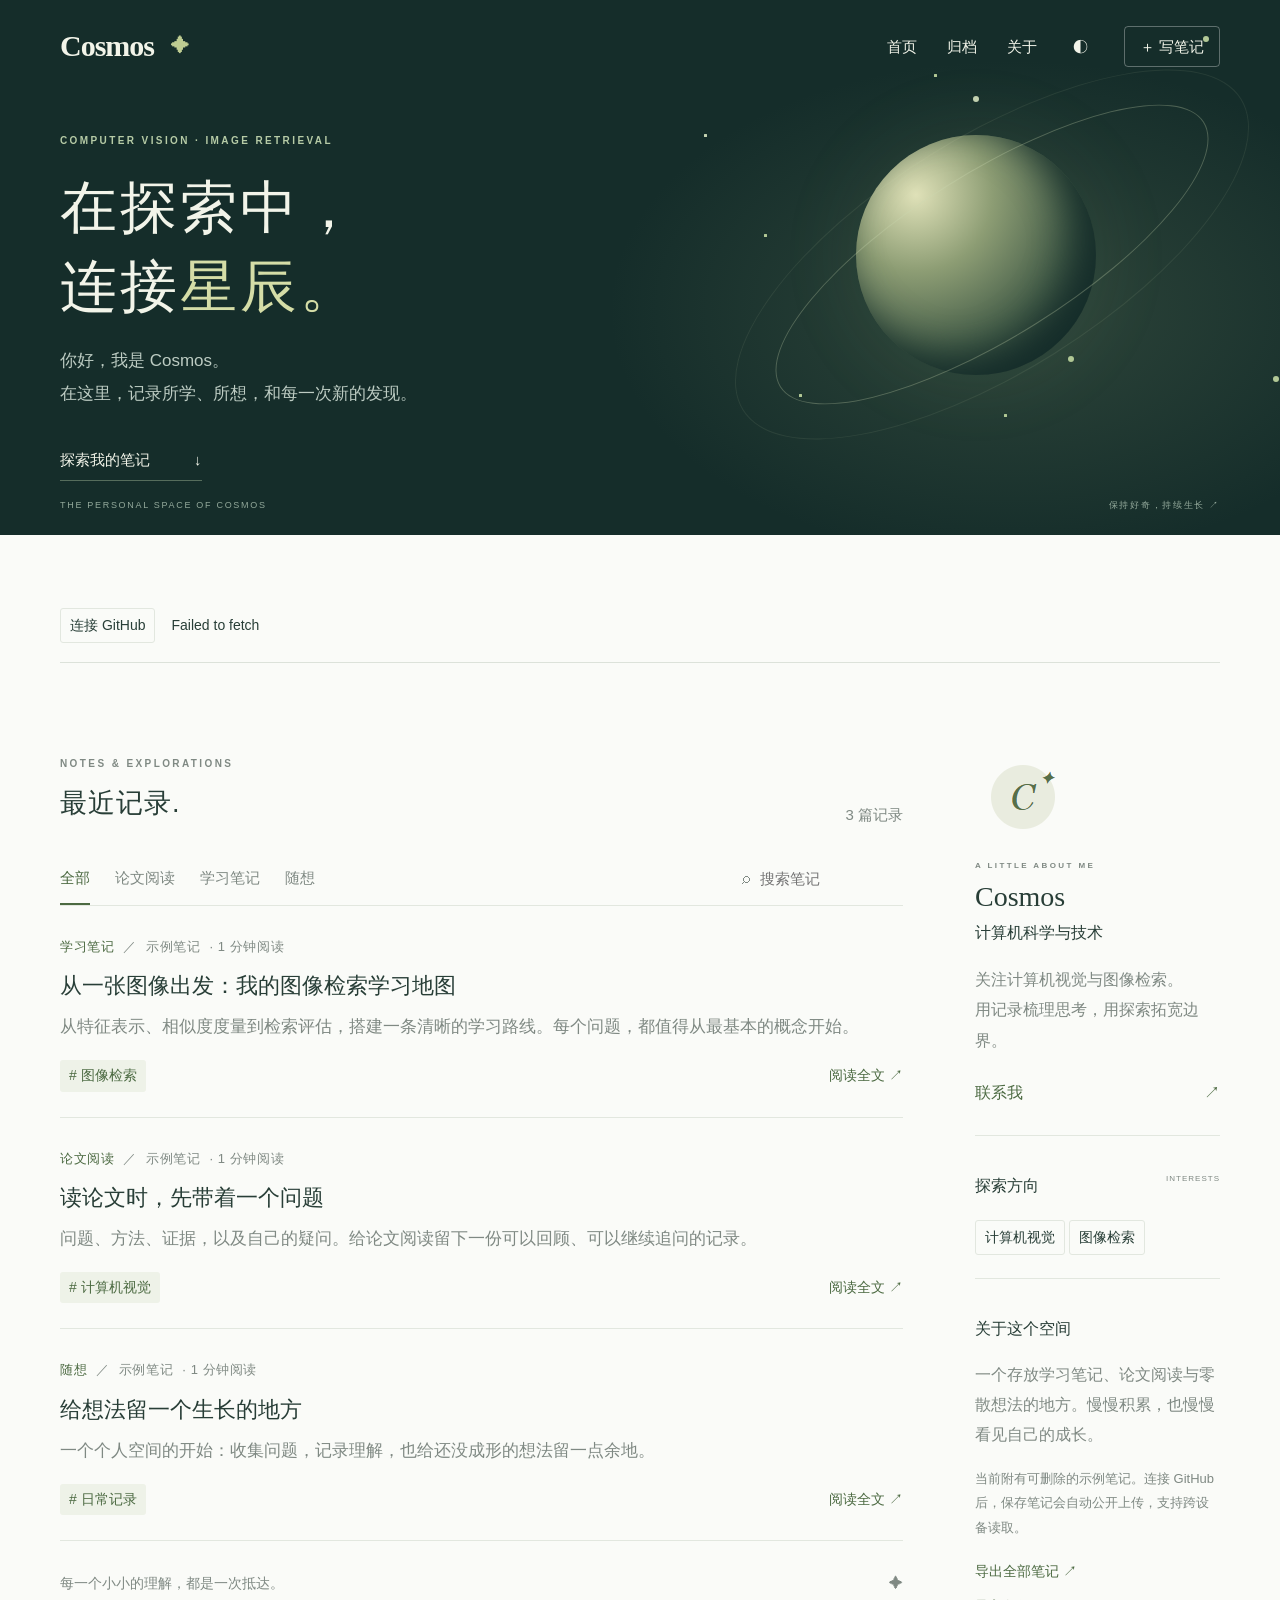
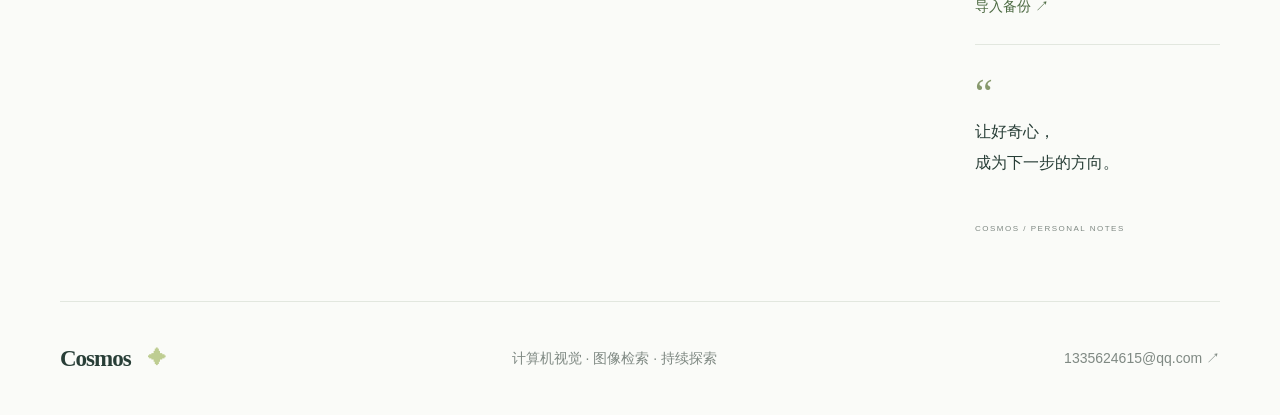
==== commit a5e547ed: "Automatically sync saved notes to GitHub with durable pending queue and conflict protection" ====
--- a/index.html
+++ b/index.html
@@ -1,8 +1,8 @@
-<!doctype html>
-<html lang="zh-CN"><head><meta charset="UTF-8"><meta name="viewport" content="width=device-width,initial-scale=1"><meta name="description" content="Cosmos 的个人空间，记录计算机视觉、图像检索与学习思考。"><title>Cosmos · 在探索中，连接星辰</title><link rel="stylesheet" href="style.css?v=20261012-article"><link rel="icon" type="image/png" href="assets/cosmos-logo.png?v=2"></head>
-<body><a class="skip" href="#main">跳到正文</a><header class="hero"><nav class="nav wrap"><a class="brand" href="#">Cosmos<span>✦</span></a><div class="links"><a href="#main" data-view="all">首页</a><a href="#main" data-view="archive">归档</a><a href="#about">关于</a><button id="theme" aria-label="切换深浅主题">◐</button><button class="write" id="write">＋ 写笔记</button></div></nav><div class="sky" aria-hidden="true"><i></i><i></i><i></i><i></i><i></i><div class="orbit"></div><div class="planet"></div></div><div class="hero-copy wrap"><p class="eyebrow">COMPUTER VISION · IMAGE RETRIEVAL</p><h1>在探索中，<br>连接<span>星辰。</span></h1><p class="intro">你好，我是 Cosmos。<br>在这里，记录所学、所想，和每一次新的发现。</p><a class="explore" href="#main">探索我的笔记 <span>↓</span></a></div><div class="hero-bottom wrap"><span>THE PERSONAL SPACE OF COSMOS</span><span>保持好奇，持续生长 ↗</span></div></header>
-<main class="wrap layout" id="main"><section class="content"><div class="section-top"><div><p class="eyebrow muted">NOTES & EXPLORATIONS</p><h2 id="list-title">最近记录<span class="dot">.</span></h2></div><span class="subtle" id="count"></span></div><div class="toolbar"><div class="tabs"><button class="active" data-filter="全部">全部</button><button data-filter="论文阅读">论文阅读</button><button data-filter="学习笔记">学习笔记</button><button data-filter="随想">随想</button></div><label class="search"><span aria-hidden="true">⌕</span><input id="search" type="search" placeholder="搜索笔记" aria-label="搜索笔记"></label></div><div id="posts"></div><p class="list-end">每一个小小的理解，都是一次抵达。<span>✦</span></p></section>
-<aside id="about"><section class="profile"><img class="profile-logo" src="assets/cosmos-logo.png" alt="Cosmos Logo" width="103" height="81"><p class="eyebrow muted">A LITTLE ABOUT ME</p><h2>Cosmos</h2><p class="major">计算机科学与技术</p><p>关注计算机视觉与图像检索。<br>用记录梳理思考，用探索拓宽边界。</p><a class="contact" href="mailto:1335624615@qq.com">联系我 <span>↗</span></a></section><section class="side-block"><h3>探索方向 <span>INTERESTS</span></h3><button class="tag" data-query="计算机视觉">计算机视觉</button><button class="tag" data-query="图像检索">图像检索</button></section><section class="side-block"><h3>关于这个空间</h3><p>一个存放学习笔记、论文阅读与零散想法的地方。慢慢积累，也慢慢看见自己的成长。</p><p class="tiny">当前附有可删除的示例笔记。本机新笔记仅保存在当前浏览器，可导出备份。</p><button class="text-button" id="export">导出全部笔记 ↗</button><label class="text-button import-label">导入备份 ↗<input id="import" type="file" accept="application/json" hidden></label></section><div class="quote">“<p>让好奇心，<br>成为下一步的方向。</p><span>COSMOS / PERSONAL NOTES</span></div></aside></main>
-<footer class="wrap"><a class="brand" href="#">Cosmos<span>✦</span></a><p>计算机视觉 · 图像检索 · 持续探索</p><a href="mailto:1335624615@qq.com">1335624615@qq.com ↗</a></footer>
-
-<dialog id="editor"><button class="close" aria-label="关闭编辑">×</button><p class="eyebrow muted">A NEW THOUGHT</p><h2>写下新的发现<span class="dot">.</span></h2><p class="subtle">保存在当前浏览器，不会自动发布到网站。</p><form id="note-form"><label>标题<input name="title" required maxlength="150" placeholder="这次，你发现了什么？"></label><label>分类<select name="category"><option>学习笔记</option><option>论文阅读</option><option>随想</option></select></label><label>正文<textarea name="body" required rows="9" placeholder="从一个问题、一个灵感开始……"></textarea></label><button class="primary" type="submit">保存到本机 ↗</button><span id="draft-status" class="tiny"></span></form></dialog><div id="toast" role="status"></div><script src="notes.js?v=2"></script><script src="app.js?v=2"></script></body></html>
+<!doctype html>
+<html lang="zh-CN"><head><meta charset="UTF-8"><meta name="viewport" content="width=device-width,initial-scale=1"><meta name="description" content="Cosmos 的个人空间，记录计算机视觉、图像检索与学习思考。"><title>Cosmos · 在探索中，连接星辰</title><link rel="stylesheet" href="style.css?v=20261016-sync"><link rel="icon" type="image/png" href="assets/cosmos-logo.png?v=2"></head>
+<body><a class="skip" href="#main">跳到正文</a><header class="hero"><nav class="nav wrap"><a class="brand" href="#">Cosmos<span>✦</span></a><div class="links"><a href="#main" data-view="all">首页</a><a href="#main" data-view="archive">归档</a><a href="#about">关于</a><button id="theme" aria-label="切换深浅主题">◐</button><button class="write" id="write">＋ 写笔记</button></div></nav><div class="sky" aria-hidden="true"><i></i><i></i><i></i><i></i><i></i><div class="orbit"></div><div class="planet"></div></div><div class="hero-copy wrap"><p class="eyebrow">COMPUTER VISION · IMAGE RETRIEVAL</p><h1>在探索中，<br>连接<span>星辰。</span></h1><p class="intro">你好，我是 Cosmos。<br>在这里，记录所学、所想，和每一次新的发现。</p><a class="explore" href="#main">探索我的笔记 <span>↓</span></a></div><div class="hero-bottom wrap"><span>THE PERSONAL SPACE OF COSMOS</span><span>保持好奇，持续生长 ↗</span></div></header>
+<main class="wrap layout" id="main"><section class="content"><div class="section-top"><div><p class="eyebrow muted">NOTES & EXPLORATIONS</p><h2 id="list-title">最近记录<span class="dot">.</span></h2></div><span class="subtle" id="count"></span></div><div class="toolbar"><div class="tabs"><button class="active" data-filter="全部">全部</button><button data-filter="论文阅读">论文阅读</button><button data-filter="学习笔记">学习笔记</button><button data-filter="随想">随想</button></div><label class="search"><span aria-hidden="true">⌕</span><input id="search" type="search" placeholder="搜索笔记" aria-label="搜索笔记"></label></div><div id="posts"></div><p class="list-end">每一个小小的理解，都是一次抵达。<span>✦</span></p></section>
+<aside id="about"><section class="profile"><img class="profile-logo" src="assets/cosmos-logo.png" alt="Cosmos Logo" width="103" height="81"><p class="eyebrow muted">A LITTLE ABOUT ME</p><h2>Cosmos</h2><p class="major">计算机科学与技术</p><p>关注计算机视觉与图像检索。<br>用记录梳理思考，用探索拓宽边界。</p><a class="contact" href="mailto:1335624615@qq.com">联系我 <span>↗</span></a></section><section class="side-block"><h3>探索方向 <span>INTERESTS</span></h3><button class="tag" data-query="计算机视觉">计算机视觉</button><button class="tag" data-query="图像检索">图像检索</button></section><section class="side-block"><h3>关于这个空间</h3><p>一个存放学习笔记、论文阅读与零散想法的地方。慢慢积累，也慢慢看见自己的成长。</p><p class="tiny">当前附有可删除的示例笔记。连接 GitHub 后，保存笔记会自动公开上传，支持跨设备读取。</p><button class="text-button" id="export">导出全部笔记 ↗</button><label class="text-button import-label">导入备份 ↗<input id="import" type="file" accept="application/json" hidden></label></section><div class="quote">“<p>让好奇心，<br>成为下一步的方向。</p><span>COSMOS / PERSONAL NOTES</span></div></aside></main>
+<footer class="wrap"><a class="brand" href="#">Cosmos<span>✦</span></a><p>计算机视觉 · 图像检索 · 持续探索</p><a href="mailto:1335624615@qq.com">1335624615@qq.com ↗</a></footer>
+
+<dialog id="editor"><button class="close" aria-label="关闭编辑">×</button><p class="eyebrow muted">A NEW THOUGHT</p><h2>写下新的发现<span class="dot">.</span></h2><p class="subtle">保存到本机，并在连接 GitHub 后自动公开上传。</p><form id="note-form"><label>标题<input name="title" required maxlength="150" placeholder="这次，你发现了什么？"></label><label>分类<select name="category"><option>学习笔记</option><option>论文阅读</option><option>随想</option></select></label><label>正文<textarea name="body" required rows="9" placeholder="从一个问题、一个灵感开始……"></textarea></label><button class="primary" type="submit">保存并同步 ↗</button><span id="draft-status" class="tiny"></span></form></dialog><div id="toast" role="status"></div><script src="notes.js?v=3"></script><script src="sync.js?v=1"></script><script src="app.js?v=4"></script><script src="paper-editor.js?v=1"></script></body></html>
--- a/style.css
+++ b/style.css
@@ -1,45 +1,61 @@
-:root{--bg:#fafbf8;--paper:#fff;--text:#283e37;--muted:#7f8983;--line:#e2e7df;--green:#4c6a42;--soft:#eef2e8}*{box-sizing:border-box}html{scroll-behavior:smooth;scroll-padding-top:24px}body{margin:0;background:var(--bg);color:var(--text);font-family:Arial,"Microsoft YaHei",sans-serif;font-size:14px;line-height:1.8}a{color:inherit;text-decoration:none}button,input,textarea,select{font:inherit;color:inherit}button{cursor:pointer}a,button,input,textarea,select{outline-offset:5px}button{border:0;background:none}button:hover,a:hover{opacity:.78}.wrap{width:min(1160px,calc(100% - 88px));margin:auto}.hero{height:535px;background:#152d2a;color:#f2f4e9;position:relative;overflow:hidden}.nav{height:92px;position:relative;z-index:2;display:flex;align-items:center;justify-content:space-between}.brand{font-family:Georgia,serif;font-size:30px;font-weight:bold;letter-spacing:-1px}.brand span{font-size:18px;margin-left:7px;color:#becd92}.links{display:flex;align-items:center;gap:30px;font-size:13px}.links .write{border:1px solid #ffffff50;padding:6px 15px;border-radius:4px}.hero-copy{position:relative;z-index:1;padding-top:30px;pointer-events:none}.hero-copy a{pointer-events:auto}.eyebrow{font-size:10px;letter-spacing:2.4px;font-weight:600}.hero-copy>.eyebrow{color:#b6cba6}.hero h1{font-family:Georgia,"Microsoft YaHei",serif;font-size:57px;line-height:1.38;font-weight:500;letter-spacing:3px;margin:19px 0}.hero h1 span{color:#d5dda7}.intro{color:#bdccc3;font-size:14px;line-height:2}.explore{display:inline-flex;gap:44px;border-bottom:1px solid #a9bf9b70;padding:7px 0;margin-top:12px;font-size:12px}.hero-bottom{position:absolute;bottom:22px;left:0;right:0;display:flex;justify-content:space-between;color:#93a99b;font-size:9px;letter-spacing:1.7px}.sky{position:absolute;right:0;top:0;width:60%;height:100%;background:radial-gradient(ellipse at 65% 58%,#60765a55,transparent 57%)}.planet{position:absolute;width:240px;height:240px;right:24%;top:135px;border-radius:50%;background:radial-gradient(circle at 25% 25%,#dfe1b8,#8d9d74 30%,#425b47 63%,#1a302d 85%);box-shadow:inset -20px -15px 40px #152d2a,0 0 90px #afc28815}.orbit{position:absolute;width:500px;height:165px;border:1px solid #cbd7b04d;border-radius:50%;right:5%;top:172px;transform:rotate(-32deg);z-index:1}.orbit:after{content:"";position:absolute;inset:-36px -45px;border:1px solid #cbd7b017;border-radius:50%}.sky i{position:absolute;width:3px;height:3px;background:#c3d2b1;border-radius:50%;top:25%;left:25%;box-shadow:95px 260px #b2c896,230px -60px #b2c896,375px 160px #b2c896,60px 100px #b2c896,300px 280px #b2c896}.sky i:nth-child(2){left:60%;top:18%;width:6px;height:6px}.layout{display:grid;grid-template-columns:minmax(0,1fr) 245px;gap:72px;padding-top:54px;padding-bottom:60px}.section-top{display:flex;justify-content:space-between;align-items:end;margin-bottom:24px}.section-top p{margin:0 0 6px}.section-top h2{font-size:27px;letter-spacing:1px;margin:0;font-weight:500}.dot{color:#8d9e64;padding-left:5px}.muted,.subtle{color:var(--muted)}.subtle{font-size:12px}.toolbar{border-bottom:1px solid var(--line);display:flex;gap:20px;justify-content:space-between;align-items:center}.tabs{display:flex;gap:25px}.tabs button{font-size:12px;padding:12px 0;white-space:nowrap;color:var(--muted);border-bottom:2px solid transparent}.tabs .active{color:var(--green);border-color:var(--green)}.search{display:flex;align-items:center;gap:8px;color:var(--muted)}.search input{border:0;background:none;width:115px;font-size:12px;min-width:0}.post{padding:29px 0 25px;border-bottom:1px solid var(--line)}.post-meta{display:flex;gap:12px;align-items:center;font-size:10px;letter-spacing:.6px;color:var(--muted)}.post-meta .kind{color:var(--green)}.post h3{font-size:22px;font-weight:500;margin:11px 0 8px;line-height:1.5}.post-title{padding:0;text-align:left}.post p{font-size:13px;color:var(--muted);margin:0 0 17px;line-height:1.9}.post-bottom{display:flex;justify-content:space-between;align-items:center;font-size:10px;color:var(--muted)}.post-bottom .read{color:var(--green);font-size:11px}.chip{padding:3px 9px;background:var(--soft);color:var(--green);border-radius:3px}.list-end{font-size:11px;color:var(--muted);margin-top:30px;display:flex;justify-content:space-between}.profile{border-bottom:1px solid var(--line);padding-bottom:27px}.avatar{width:64px;height:64px;background:#e9ecdf;color:#576f49;border-radius:50%;display:flex;align-items:center;justify-content:center;font:italic 37px Georgia;position:relative;margin:0 0 22px}.avatar span{position:absolute;font-size:18px;right:0;top:0}.profile h2{font:28px Georgia;margin:5px 0}.profile .eyebrow{font-size:8px;margin-bottom:8px}.profile p,.side-block p{font-size:12px;color:var(--muted)}.profile .major{color:var(--text);margin:3px 0 16px}.contact{display:flex;justify-content:space-between;font-size:12px;color:var(--green);margin-top:23px}.side-block{padding:20px 0;border-bottom:1px solid var(--line)}.side-block h3{font-size:12px;font-weight:500}.side-block h3 span{float:right;font-size:8px;color:var(--muted);letter-spacing:1px}.tag{border:1px solid var(--line);border-radius:3px;padding:4px 9px;font-size:11px;margin:3px 4px 3px 0}.tiny{font-size:10px!important;color:var(--muted)}.text-button{font-size:11px;padding:5px 0;color:var(--green)}.import-label{display:block;cursor:pointer}.quote{font:40px Georgia;color:#87996d;padding-top:25px}.quote p{font:16px/1.9 "Microsoft YaHei",sans-serif;margin:0 0 16px;color:var(--text)}.quote span{font:8px Arial;letter-spacing:1.5px;color:var(--muted)}footer{display:flex;align-items:center;justify-content:space-between;padding:30px 0;border-top:1px solid var(--line);color:var(--muted);font-size:11px}footer .brand{font-size:23px;color:var(--text)}dialog{border:1px solid var(--line);border-radius:10px;background:var(--paper);color:var(--text);padding:38px;width:min(720px,calc(100% - 32px));max-height:88vh;box-shadow:0 30px 100px #0003}dialog::backdrop{background:#0d221db0;backdrop-filter:blur(4px)}dialog h2{font-size:26px;line-height:1.5;margin:10px 0 20px}.close{position:absolute;right:12px;top:8px;font-size:26px;color:var(--muted)}#read-body{white-space:pre-wrap;overflow-wrap:anywhere;font-size:15px;line-height:2;margin-bottom:30px}form label{display:block;margin:16px 0;font-size:12px}form input,form textarea,form select{display:block;width:100%;padding:10px 12px;background:var(--bg);border:1px solid var(--line);border-radius:4px;margin-top:6px}textarea{resize:vertical}.primary{background:var(--green);color:white;border-radius:4px;padding:10px 20px}#draft-status{margin-left:10px}.empty{text-align:center;padding:65px 15px;color:var(--muted)}#toast{position:fixed;bottom:25px;left:50%;transform:translateX(-50%);background:var(--text);color:var(--bg);padding:9px 22px;border-radius:6px;z-index:10;display:none}.skip{position:fixed;top:-100px}.skip:focus{top:0;background:white;z-index:50;color:black}body.dark{--bg:#17221f;--paper:#202c27;--text:#e0e7dc;--muted:#9daa9f;--line:#354137;--green:#b4c69c;--soft:#293a2d}body.dark .primary{color:#17221f}@media(max-width:850px){.wrap{width:calc(100% - 44px)}.layout{gap:30px;grid-template-columns:minmax(0,1fr) 210px}.tabs{gap:14px}.toolbar{flex-wrap:wrap;gap:0}.search{padding:8px 0}.hero h1{font-size:47px}.planet{width:180px;height:180px;right:15%;top:185px}.orbit{right:-35%;top:195px}.sky{opacity:.65}.hero-copy{padding-top:30px}}@media(max-width:620px){.hero{height:520px}.nav{height:78px}.brand{font-size:25px}.links{gap:16px}.links>a{font-size:12px}.links .write{font-size:0;padding:2px 7px}.links .write:after{content:"＋";font-size:18px}.hero h1{font-size:43px}.hero .eyebrow{font-size:8px;letter-spacing:1.5px}.sky{width:80%;right:-35%;opacity:.48}.hero-copy{padding-top:36px}.hero-bottom span:last-child{display:none}.layout{display:block;padding-top:35px}.toolbar{gap:5px}.tabs{gap:22px}.search{width:100%;border-top:1px solid var(--line)}.search input{width:100%;padding:4px 0}.post h3{font-size:20px}aside{margin-top:45px;display:grid;grid-template-columns:1fr;gap:0}.profile{padding-top:25px;border-top:1px solid var(--line)}footer{flex-wrap:wrap;gap:10px}footer p{display:none}dialog{padding:28px 22px}.section-top h2{font-size:25px}}@media(prefers-reduced-motion:reduce){html{scroll-behavior:auto}}
-/* Readable supporting text; retain the existing heading sizes and palette. */
-body{font-size:16px}
-.intro{font-size:17px;line-height:1.9}
-.links,.explore{font-size:15px}
-.subtle,.tabs button,.search input{font-size:15px}
-.search input{width:145px}
-.post p{font-size:17px;line-height:1.95}
-.post-meta{font-size:13px;flex-wrap:wrap;gap:9px}
-.post-bottom,.post-bottom .read{font-size:14px}
-.list-end{font-size:14px;gap:12px}
-.profile p,.side-block p{font-size:16px;line-height:1.9}
-.contact,.side-block h3{font-size:16px}
-.tag,.text-button{font-size:14px}
-.tiny{font-size:13px!important;line-height:1.85}
-footer{font-size:14px;gap:18px}
-#read-body{font-size:18px;line-height:1.95}
-form label,form input,form textarea,form select{font-size:16px}
-.brand{display:inline-flex;align-items:center;gap:10px}
-.brand-logo{width:51px;height:40px;object-fit:contain;border-radius:5px}
-.profile-logo{display:block;width:103px;height:81px;object-fit:contain;margin:0 0 22px;border-radius:6px}
-@media(max-width:850px){.toolbar{flex-wrap:wrap}.tabs{gap:18px}.links{gap:20px}}
-@media(max-width:620px){.links{gap:11px}.links>a{font-size:14px}.brand{gap:6px;font-size:23px}.brand-logo{width:41px;height:33px}.links .write{font-size:0}.tabs{gap:20px}.search input{width:100%}.intro{font-size:16px}.post p{font-size:16px}#read-body{font-size:17px}.hero-copy{padding-top:28px}footer{flex-direction:column;align-items:flex-start}}
-/* Full-page note reading. */
-.note-hero{height:auto;min-height:360px;padding-bottom:38px}
-.note-hero .sky{opacity:.45;pointer-events:none}
-.note-hero .planet{width:170px;height:170px;top:110px}
-.note-heading{position:relative;z-index:1}
-.note-heading h1{font-family:Arial,"Microsoft YaHei",sans-serif;font-size:clamp(28px,3.2vw,40px);line-height:1.4;font-weight:600;letter-spacing:0;max-width:920px;margin:20px 0 12px;overflow-wrap:anywhere}
-.note-heading #note-summary{font-size:17px;max-width:850px;color:#bdccc3;line-height:1.9}
-.note-heading #note-meta{font-size:13px;color:#bdccc3;margin-top:20px}
-.note-layout{display:grid;grid-template-columns:minmax(0,1fr) 235px;gap:70px;padding-top:32px;padding-bottom:70px}
-.note-actions{display:flex;justify-content:space-between;align-items:center;gap:16px;padding-bottom:18px;margin-bottom:18px;border-bottom:1px solid var(--line);font-size:14px;color:var(--green)}
-.article-body{font-size:18px;line-height:1.95;overflow-wrap:anywhere;min-height:230px}
-.article-body h2{font-size:25px;line-height:1.5;margin:38px 0 18px;padding-bottom:12px;border-bottom:1px solid var(--line);scroll-margin-top:24px}
-.article-body h3{font-size:21px;line-height:1.6;margin:30px 0 14px;scroll-margin-top:24px}
-.article-body p{margin:20px 0}.article-body li{margin:10px 0}.article-body ul,.article-body ol{padding-left:28px}
-.article-body li::marker{color:var(--muted)}
-.article-body pre{background:var(--soft);padding:18px;border-radius:5px;overflow:auto;white-space:pre;font-size:15px}
-.article-body :not(pre)>code{background:var(--soft);padding:2px 5px;border-radius:3px;font-size:.9em}
-.note-sidebar{padding-top:5px}.toc-sticky{position:sticky;top:30px}.note-sidebar h2{font-size:15px;display:flex;justify-content:space-between;align-items:center;border-bottom:1px solid var(--line);padding-bottom:16px;margin:0 0 18px}.note-sidebar h2 span{font-size:9px;letter-spacing:1px;color:var(--muted)}
-#toc{border-left:1px solid var(--line);margin-bottom:34px}#toc a{display:block;padding:8px 0 8px 18px;font-size:14px;line-height:1.7;color:var(--muted);border-left:2px solid transparent;margin-left:-1px}#toc a:hover,#toc a.active{color:var(--green);border-left-color:var(--green)}#toc .toc-child{padding-left:30px;font-size:13px}
-.note-end{display:flex;justify-content:space-between;align-items:center;border-top:1px solid var(--line);margin-top:44px;padding-top:20px;font-size:14px;color:var(--green)}
-@media(max-width:850px){.note-layout{gap:30px;grid-template-columns:minmax(0,1fr) 190px}.article-body{font-size:17px}}
-@media(max-width:620px){.note-layout{display:flex;flex-direction:column;gap:18px}.note-sidebar{order:-1;margin-top:0}.toc-sticky{position:static}.note-sidebar .side-block{display:none}#toc{display:flex;flex-wrap:wrap;border:0;gap:5px;margin-bottom:10px}#toc a{border:1px solid var(--line);border-radius:4px;padding:5px 10px;font-size:13px;margin:0}#toc .toc-child{padding-left:10px}.note-hero{min-height:330px}.note-heading h1{font-size:28px}.article-body h2{font-size:23px}.article-body h3{font-size:20px}.note-heading #note-summary{font-size:16px}.note-sidebar h2{margin-bottom:12px}.note-actions{padding-top:10px}}
+:root{--bg:#fafbf8;--paper:#fff;--text:#283e37;--muted:#7f8983;--line:#e2e7df;--green:#4c6a42;--soft:#eef2e8}*{box-sizing:border-box}html{scroll-behavior:smooth;scroll-padding-top:24px}body{margin:0;background:var(--bg);color:var(--text);font-family:Arial,"Microsoft YaHei",sans-serif;font-size:14px;line-height:1.8}a{color:inherit;text-decoration:none}button,input,textarea,select{font:inherit;color:inherit}button{cursor:pointer}a,button,input,textarea,select{outline-offset:5px}button{border:0;background:none}button:hover,a:hover{opacity:.78}.wrap{width:min(1160px,calc(100% - 88px));margin:auto}.hero{height:535px;background:#152d2a;color:#f2f4e9;position:relative;overflow:hidden}.nav{height:92px;position:relative;z-index:2;display:flex;align-items:center;justify-content:space-between}.brand{font-family:Georgia,serif;font-size:30px;font-weight:bold;letter-spacing:-1px}.brand span{font-size:18px;margin-left:7px;color:#becd92}.links{display:flex;align-items:center;gap:30px;font-size:13px}.links .write{border:1px solid #ffffff50;padding:6px 15px;border-radius:4px}.hero-copy{position:relative;z-index:1;padding-top:30px;pointer-events:none}.hero-copy a{pointer-events:auto}.eyebrow{font-size:10px;letter-spacing:2.4px;font-weight:600}.hero-copy>.eyebrow{color:#b6cba6}.hero h1{font-family:Georgia,"Microsoft YaHei",serif;font-size:57px;line-height:1.38;font-weight:500;letter-spacing:3px;margin:19px 0}.hero h1 span{color:#d5dda7}.intro{color:#bdccc3;font-size:14px;line-height:2}.explore{display:inline-flex;gap:44px;border-bottom:1px solid #a9bf9b70;padding:7px 0;margin-top:12px;font-size:12px}.hero-bottom{position:absolute;bottom:22px;left:0;right:0;display:flex;justify-content:space-between;color:#93a99b;font-size:9px;letter-spacing:1.7px}.sky{position:absolute;right:0;top:0;width:60%;height:100%;background:radial-gradient(ellipse at 65% 58%,#60765a55,transparent 57%)}.planet{position:absolute;width:240px;height:240px;right:24%;top:135px;border-radius:50%;background:radial-gradient(circle at 25% 25%,#dfe1b8,#8d9d74 30%,#425b47 63%,#1a302d 85%);box-shadow:inset -20px -15px 40px #152d2a,0 0 90px #afc28815}.orbit{position:absolute;width:500px;height:165px;border:1px solid #cbd7b04d;border-radius:50%;right:5%;top:172px;transform:rotate(-32deg);z-index:1}.orbit:after{content:"";position:absolute;inset:-36px -45px;border:1px solid #cbd7b017;border-radius:50%}.sky i{position:absolute;width:3px;height:3px;background:#c3d2b1;border-radius:50%;top:25%;left:25%;box-shadow:95px 260px #b2c896,230px -60px #b2c896,375px 160px #b2c896,60px 100px #b2c896,300px 280px #b2c896}.sky i:nth-child(2){left:60%;top:18%;width:6px;height:6px}.layout{display:grid;grid-template-columns:minmax(0,1fr) 245px;gap:72px;padding-top:54px;padding-bottom:60px}.section-top{display:flex;justify-content:space-between;align-items:end;margin-bottom:24px}.section-top p{margin:0 0 6px}.section-top h2{font-size:27px;letter-spacing:1px;margin:0;font-weight:500}.dot{color:#8d9e64;padding-left:5px}.muted,.subtle{color:var(--muted)}.subtle{font-size:12px}.toolbar{border-bottom:1px solid var(--line);display:flex;gap:20px;justify-content:space-between;align-items:center}.tabs{display:flex;gap:25px}.tabs button{font-size:12px;padding:12px 0;white-space:nowrap;color:var(--muted);border-bottom:2px solid transparent}.tabs .active{color:var(--green);border-color:var(--green)}.search{display:flex;align-items:center;gap:8px;color:var(--muted)}.search input{border:0;background:none;width:115px;font-size:12px;min-width:0}.post{padding:29px 0 25px;border-bottom:1px solid var(--line)}.post-meta{display:flex;gap:12px;align-items:center;font-size:10px;letter-spacing:.6px;color:var(--muted)}.post-meta .kind{color:var(--green)}.post h3{font-size:22px;font-weight:500;margin:11px 0 8px;line-height:1.5}.post-title{padding:0;text-align:left}.post p{font-size:13px;color:var(--muted);margin:0 0 17px;line-height:1.9}.post-bottom{display:flex;justify-content:space-between;align-items:center;font-size:10px;color:var(--muted)}.post-bottom .read{color:var(--green);font-size:11px}.chip{padding:3px 9px;background:var(--soft);color:var(--green);border-radius:3px}.list-end{font-size:11px;color:var(--muted);margin-top:30px;display:flex;justify-content:space-between}.profile{border-bottom:1px solid var(--line);padding-bottom:27px}.avatar{width:64px;height:64px;background:#e9ecdf;color:#576f49;border-radius:50%;display:flex;align-items:center;justify-content:center;font:italic 37px Georgia;position:relative;margin:0 0 22px}.avatar span{position:absolute;font-size:18px;right:0;top:0}.profile h2{font:28px Georgia;margin:5px 0}.profile .eyebrow{font-size:8px;margin-bottom:8px}.profile p,.side-block p{font-size:12px;color:var(--muted)}.profile .major{color:var(--text);margin:3px 0 16px}.contact{display:flex;justify-content:space-between;font-size:12px;color:var(--green);margin-top:23px}.side-block{padding:20px 0;border-bottom:1px solid var(--line)}.side-block h3{font-size:12px;font-weight:500}.side-block h3 span{float:right;font-size:8px;color:var(--muted);letter-spacing:1px}.tag{border:1px solid var(--line);border-radius:3px;padding:4px 9px;font-size:11px;margin:3px 4px 3px 0}.tiny{font-size:10px!important;color:var(--muted)}.text-button{font-size:11px;padding:5px 0;color:var(--green)}.import-label{display:block;cursor:pointer}.quote{font:40px Georgia;color:#87996d;padding-top:25px}.quote p{font:16px/1.9 "Microsoft YaHei",sans-serif;margin:0 0 16px;color:var(--text)}.quote span{font:8px Arial;letter-spacing:1.5px;color:var(--muted)}footer{display:flex;align-items:center;justify-content:space-between;padding:30px 0;border-top:1px solid var(--line);color:var(--muted);font-size:11px}footer .brand{font-size:23px;color:var(--text)}dialog{border:1px solid var(--line);border-radius:10px;background:var(--paper);color:var(--text);padding:38px;width:min(720px,calc(100% - 32px));max-height:88vh;box-shadow:0 30px 100px #0003}dialog::backdrop{background:#0d221db0;backdrop-filter:blur(4px)}dialog h2{font-size:26px;line-height:1.5;margin:10px 0 20px}.close{position:absolute;right:12px;top:8px;font-size:26px;color:var(--muted)}#read-body{white-space:pre-wrap;overflow-wrap:anywhere;font-size:15px;line-height:2;margin-bottom:30px}form label{display:block;margin:16px 0;font-size:12px}form input,form textarea,form select{display:block;width:100%;padding:10px 12px;background:var(--bg);border:1px solid var(--line);border-radius:4px;margin-top:6px}textarea{resize:vertical}.primary{background:var(--green);color:white;border-radius:4px;padding:10px 20px}#draft-status{margin-left:10px}.empty{text-align:center;padding:65px 15px;color:var(--muted)}#toast{position:fixed;bottom:25px;left:50%;transform:translateX(-50%);background:var(--text);color:var(--bg);padding:9px 22px;border-radius:6px;z-index:10;display:none}.skip{position:fixed;top:-100px}.skip:focus{top:0;background:white;z-index:50;color:black}body.dark{--bg:#17221f;--paper:#202c27;--text:#e0e7dc;--muted:#9daa9f;--line:#354137;--green:#b4c69c;--soft:#293a2d}body.dark .primary{color:#17221f}@media(max-width:850px){.wrap{width:calc(100% - 44px)}.layout{gap:30px;grid-template-columns:minmax(0,1fr) 210px}.tabs{gap:14px}.toolbar{flex-wrap:wrap;gap:0}.search{padding:8px 0}.hero h1{font-size:47px}.planet{width:180px;height:180px;right:15%;top:185px}.orbit{right:-35%;top:195px}.sky{opacity:.65}.hero-copy{padding-top:30px}}@media(max-width:620px){.hero{height:520px}.nav{height:78px}.brand{font-size:25px}.links{gap:16px}.links>a{font-size:12px}.links .write{font-size:0;padding:2px 7px}.links .write:after{content:"＋";font-size:18px}.hero h1{font-size:43px}.hero .eyebrow{font-size:8px;letter-spacing:1.5px}.sky{width:80%;right:-35%;opacity:.48}.hero-copy{padding-top:36px}.hero-bottom span:last-child{display:none}.layout{display:block;padding-top:35px}.toolbar{gap:5px}.tabs{gap:22px}.search{width:100%;border-top:1px solid var(--line)}.search input{width:100%;padding:4px 0}.post h3{font-size:20px}aside{margin-top:45px;display:grid;grid-template-columns:1fr;gap:0}.profile{padding-top:25px;border-top:1px solid var(--line)}footer{flex-wrap:wrap;gap:10px}footer p{display:none}dialog{padding:28px 22px}.section-top h2{font-size:25px}}@media(prefers-reduced-motion:reduce){html{scroll-behavior:auto}}
+/* Readable supporting text; retain the existing heading sizes and palette. */
+body{font-size:16px}
+.intro{font-size:17px;line-height:1.9}
+.links,.explore{font-size:15px}
+.subtle,.tabs button,.search input{font-size:15px}
+.search input{width:145px}
+.post p{font-size:17px;line-height:1.95}
+.post-meta{font-size:13px;flex-wrap:wrap;gap:9px}
+.post-bottom,.post-bottom .read{font-size:14px}
+.list-end{font-size:14px;gap:12px}
+.profile p,.side-block p{font-size:16px;line-height:1.9}
+.contact,.side-block h3{font-size:16px}
+.tag,.text-button{font-size:14px}
+.tiny{font-size:13px!important;line-height:1.85}
+footer{font-size:14px;gap:18px}
+#read-body{font-size:18px;line-height:1.95}
+form label,form input,form textarea,form select{font-size:16px}
+.brand{display:inline-flex;align-items:center;gap:10px}
+.brand-logo{width:51px;height:40px;object-fit:contain;border-radius:5px}
+.profile-logo{display:block;width:103px;height:81px;object-fit:contain;margin:0 0 22px;border-radius:6px}
+@media(max-width:850px){.toolbar{flex-wrap:wrap}.tabs{gap:18px}.links{gap:20px}}
+@media(max-width:620px){.links{gap:11px}.links>a{font-size:14px}.brand{gap:6px;font-size:23px}.brand-logo{width:41px;height:33px}.links .write{font-size:0}.tabs{gap:20px}.search input{width:100%}.intro{font-size:16px}.post p{font-size:16px}#read-body{font-size:17px}.hero-copy{padding-top:28px}footer{flex-direction:column;align-items:flex-start}}
+/* Full-page note reading. */
+.note-hero{height:auto;min-height:360px;padding-bottom:38px}
+.note-hero .sky{opacity:.45;pointer-events:none}
+.note-hero .planet{width:170px;height:170px;top:110px}
+.note-heading{position:relative;z-index:1}
+.note-heading h1{font-family:Arial,"Microsoft YaHei",sans-serif;font-size:clamp(28px,3.2vw,40px);line-height:1.4;font-weight:600;letter-spacing:0;max-width:920px;margin:20px 0 12px;overflow-wrap:anywhere}
+.note-heading #note-summary{font-size:17px;max-width:850px;color:#bdccc3;line-height:1.9}
+.note-heading #note-meta{font-size:13px;color:#bdccc3;margin-top:20px}
+.note-layout{display:grid;grid-template-columns:minmax(0,1fr) 235px;gap:70px;padding-top:32px;padding-bottom:70px}
+.note-actions{display:flex;justify-content:space-between;align-items:center;gap:16px;padding-bottom:18px;margin-bottom:18px;border-bottom:1px solid var(--line);font-size:14px;color:var(--green)}
+.article-body{font-size:18px;line-height:1.95;overflow-wrap:anywhere;min-height:230px}
+.article-body h2{font-size:25px;line-height:1.5;margin:38px 0 18px;padding-bottom:12px;border-bottom:1px solid var(--line);scroll-margin-top:24px}
+.article-body h3{font-size:21px;line-height:1.6;margin:30px 0 14px;scroll-margin-top:24px}
+.article-body p{margin:20px 0}.article-body li{margin:10px 0}.article-body ul,.article-body ol{padding-left:28px}
+.article-body li::marker{color:var(--muted)}
+.article-body pre{background:var(--soft);padding:18px;border-radius:5px;overflow:auto;white-space:pre;font-size:15px}
+.article-body :not(pre)>code{background:var(--soft);padding:2px 5px;border-radius:3px;font-size:.9em}
+.note-sidebar{padding-top:5px}.toc-sticky{position:sticky;top:30px}.note-sidebar h2{font-size:15px;display:flex;justify-content:space-between;align-items:center;border-bottom:1px solid var(--line);padding-bottom:16px;margin:0 0 18px}.note-sidebar h2 span{font-size:9px;letter-spacing:1px;color:var(--muted)}
+#toc{border-left:1px solid var(--line);margin-bottom:34px}#toc a{display:block;padding:8px 0 8px 18px;font-size:14px;line-height:1.7;color:var(--muted);border-left:2px solid transparent;margin-left:-1px}#toc a:hover,#toc a.active{color:var(--green);border-left-color:var(--green)}#toc .toc-child{padding-left:30px;font-size:13px}
+.note-end{display:flex;justify-content:space-between;align-items:center;border-top:1px solid var(--line);margin-top:44px;padding-top:20px;font-size:14px;color:var(--green)}
+@media(max-width:850px){.note-layout{gap:30px;grid-template-columns:minmax(0,1fr) 190px}.article-body{font-size:17px}}
+@media(max-width:620px){.note-layout{display:flex;flex-direction:column;gap:18px}.note-sidebar{order:-1;margin-top:0}.toc-sticky{position:static}.note-sidebar .side-block{display:none}#toc{display:flex;flex-wrap:wrap;border:0;gap:5px;margin-bottom:10px}#toc a{border:1px solid var(--line);border-radius:4px;padding:5px 10px;font-size:13px;margin:0}#toc .toc-child{padding-left:10px}.note-hero{min-height:330px}.note-heading h1{font-size:28px}.article-body h2{font-size:23px}.article-body h3{font-size:20px}.note-heading #note-summary{font-size:16px}.note-sidebar h2{margin-bottom:12px}.note-actions{padding-top:10px}}
+/* Section-based paper forms. */
+.structured-editor{width:min(940px,calc(100% - 32px));padding:32px 38px;max-height:90vh}
+.structured-editor>h2{margin-bottom:8px}.structured-editor form>label{margin-bottom:22px}
+.paper-editor-intro{display:flex;justify-content:space-between;align-items:center;gap:12px;border-top:1px solid var(--line);padding:22px 0 14px;color:var(--green);font-size:16px}
+.paper-editor-intro small{font-size:12px;color:var(--muted)}
+.paper-block{border:1px solid var(--line);border-radius:8px;background:var(--bg);margin-bottom:12px;overflow:hidden}
+.paper-block summary{display:flex;align-items:center;gap:13px;cursor:pointer;padding:18px 20px;list-style:none;font-size:16px;font-weight:500}
+.paper-block summary::-webkit-details-marker{display:none}.paper-block summary:after{content:'＋';color:var(--muted)}.paper-block[open] summary:after{content:'−'}
+.block-number{color:var(--green);font-family:Georgia,serif;font-size:18px}.block-state{margin-left:auto;white-space:nowrap;font-size:12px;font-weight:400;color:var(--muted)}
+.paper-block[open] summary{border-bottom:1px solid var(--line)}.block-content{padding:4px 20px 18px}.block-content label{font-size:14px}.paper-basics{display:grid;grid-template-columns:1fr 1fr;gap:0 18px}.paper-basics label:last-child{grid-column:1/-1}
+.paper-block input,.paper-block textarea{background:var(--paper);border-color:var(--line);font-size:16px;line-height:1.8;padding:12px 14px}.paper-block textarea{min-height:110px}.paper-block input:focus,.paper-block textarea:focus{outline:2px solid var(--green);outline-offset:1px}.field-hint{font-size:13px;color:var(--muted);display:block;margin-bottom:10px}
+.structured-editor form>.primary{position:sticky;bottom:0;box-shadow:0 4px 20px #0002;margin-top:12px;z-index:1}
+[hidden]{display:none!important}
+@media(max-width:620px){.structured-editor{padding:26px 18px}.paper-editor-intro{align-items:flex-start;flex-direction:column}.paper-basics{grid-template-columns:1fr}.paper-block summary{padding:15px 12px;gap:9px;font-size:15px}.block-content{padding:4px 12px 14px}.block-state{font-size:11px}}
+
+.cloud-bar{grid-column:1/-1;display:flex;align-items:center;flex-wrap:wrap;gap:12px;padding:16px 0;border-bottom:1px solid #899c8644;margin-bottom:20px}.cloud-bar span{font-size:14px;flex:1;min-width:180px}#cloud-dialog{max-width:680px}#cloud-dialog p{line-height:1.8}#cloud-dialog .text-button{margin:16px 16px 0 0}
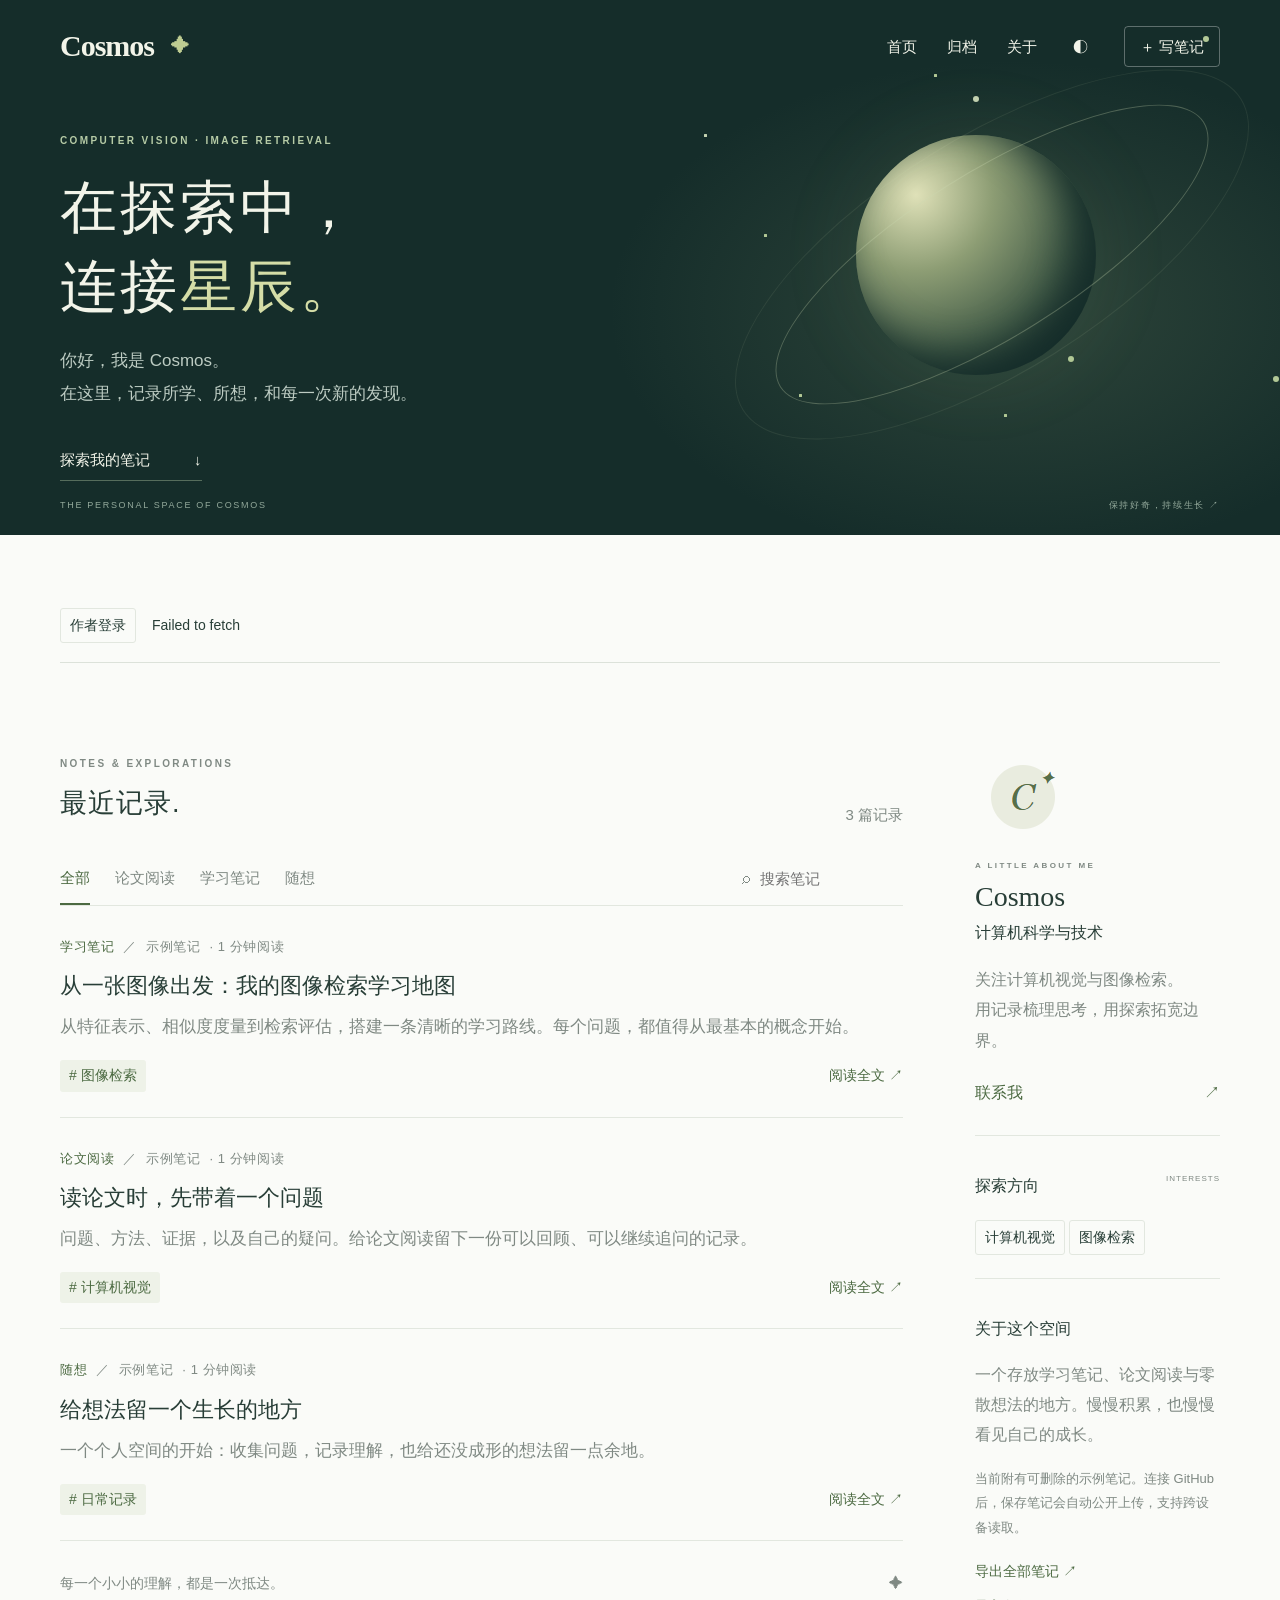
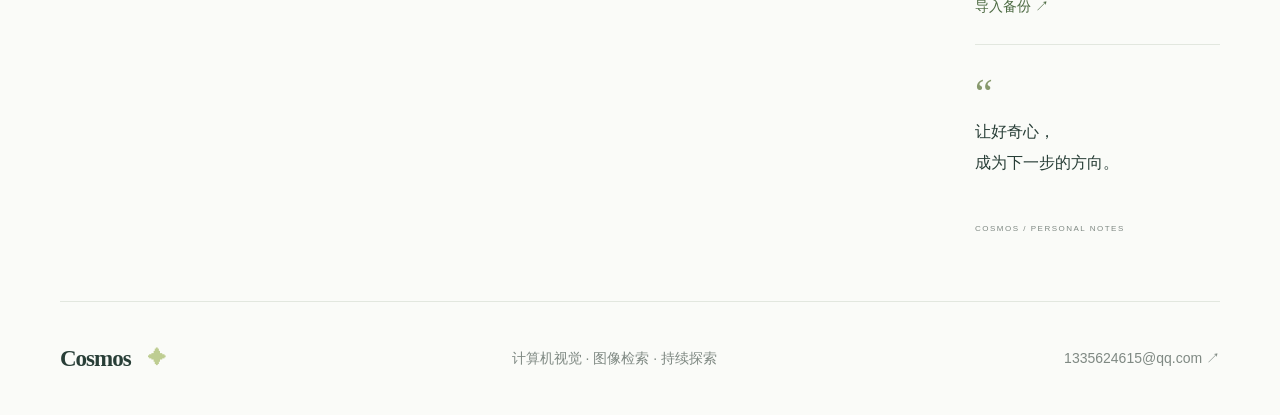
==== commit 23066633: "Replace personal token setup with owner-only GitHub App login via Cloudflare Worker" ====
--- a/index.html
+++ b/index.html
@@ -5,4 +5,4 @@
 <aside id="about"><section class="profile"><img class="profile-logo" src="assets/cosmos-logo.png" alt="Cosmos Logo" width="103" height="81"><p class="eyebrow muted">A LITTLE ABOUT ME</p><h2>Cosmos</h2><p class="major">计算机科学与技术</p><p>关注计算机视觉与图像检索。<br>用记录梳理思考，用探索拓宽边界。</p><a class="contact" href="mailto:1335624615@qq.com">联系我 <span>↗</span></a></section><section class="side-block"><h3>探索方向 <span>INTERESTS</span></h3><button class="tag" data-query="计算机视觉">计算机视觉</button><button class="tag" data-query="图像检索">图像检索</button></section><section class="side-block"><h3>关于这个空间</h3><p>一个存放学习笔记、论文阅读与零散想法的地方。慢慢积累，也慢慢看见自己的成长。</p><p class="tiny">当前附有可删除的示例笔记。连接 GitHub 后，保存笔记会自动公开上传，支持跨设备读取。</p><button class="text-button" id="export">导出全部笔记 ↗</button><label class="text-button import-label">导入备份 ↗<input id="import" type="file" accept="application/json" hidden></label></section><div class="quote">“<p>让好奇心，<br>成为下一步的方向。</p><span>COSMOS / PERSONAL NOTES</span></div></aside></main>
 <footer class="wrap"><a class="brand" href="#">Cosmos<span>✦</span></a><p>计算机视觉 · 图像检索 · 持续探索</p><a href="mailto:1335624615@qq.com">1335624615@qq.com ↗</a></footer>
 
-<dialog id="editor"><button class="close" aria-label="关闭编辑">×</button><p class="eyebrow muted">A NEW THOUGHT</p><h2>写下新的发现<span class="dot">.</span></h2><p class="subtle">保存到本机，并在连接 GitHub 后自动公开上传。</p><form id="note-form"><label>标题<input name="title" required maxlength="150" placeholder="这次，你发现了什么？"></label><label>分类<select name="category"><option>学习笔记</option><option>论文阅读</option><option>随想</option></select></label><label>正文<textarea name="body" required rows="9" placeholder="从一个问题、一个灵感开始……"></textarea></label><button class="primary" type="submit">保存并同步 ↗</button><span id="draft-status" class="tiny"></span></form></dialog><div id="toast" role="status"></div><script src="notes.js?v=3"></script><script src="sync.js?v=1"></script><script src="app.js?v=4"></script><script src="paper-editor.js?v=1"></script></body></html>
+<dialog id="editor"><button class="close" aria-label="关闭编辑">×</button><p class="eyebrow muted">A NEW THOUGHT</p><h2>写下新的发现<span class="dot">.</span></h2><p class="subtle">保存到本机，并在连接 GitHub 后自动公开上传。</p><form id="note-form"><label>标题<input name="title" required maxlength="150" placeholder="这次，你发现了什么？"></label><label>分类<select name="category"><option>学习笔记</option><option>论文阅读</option><option>随想</option></select></label><label>正文<textarea name="body" required rows="9" placeholder="从一个问题、一个灵感开始……"></textarea></label><button class="primary" type="submit">保存并同步 ↗</button><span id="draft-status" class="tiny"></span></form></dialog><div id="toast" role="status"></div><script src="notes.js?v=3"></script><script src="config.js?v=1"></script><script src="sync.js?v=2"></script><script src="app.js?v=4"></script><script src="paper-editor.js?v=1"></script></body></html>
